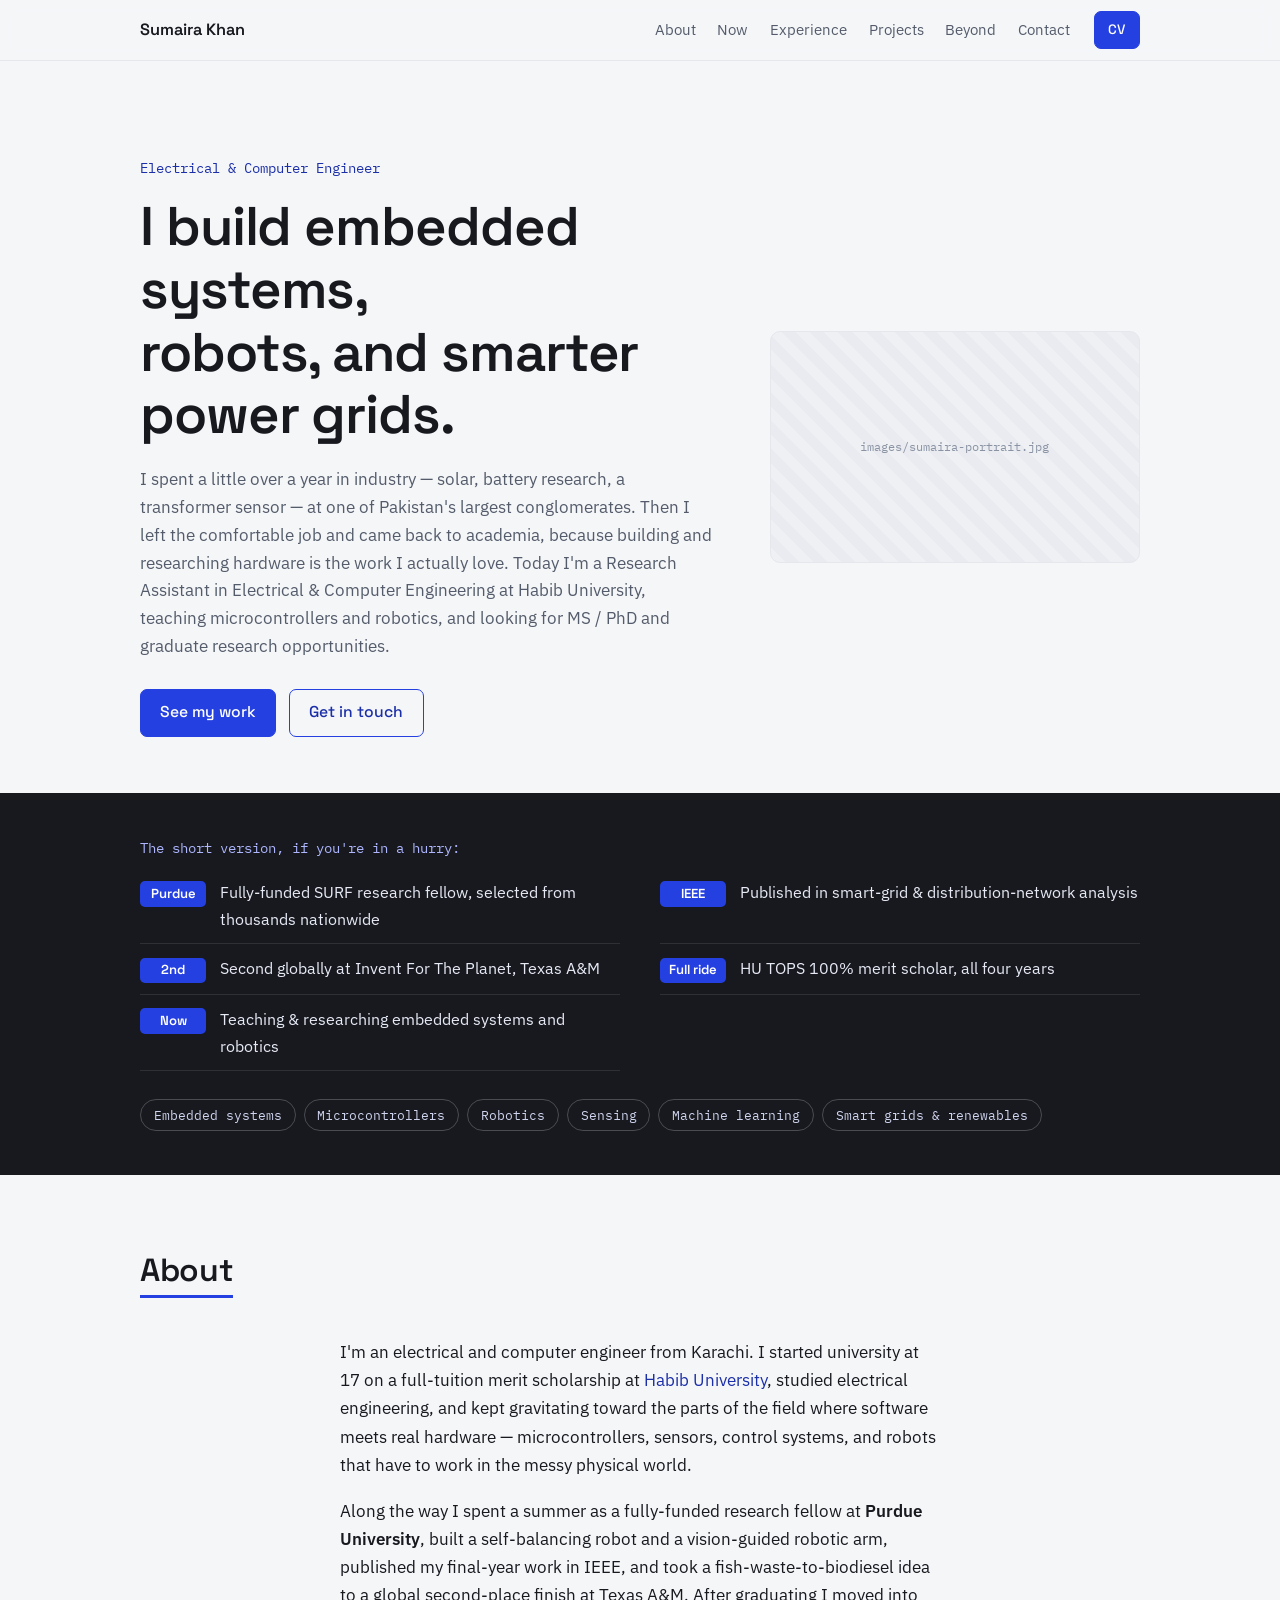
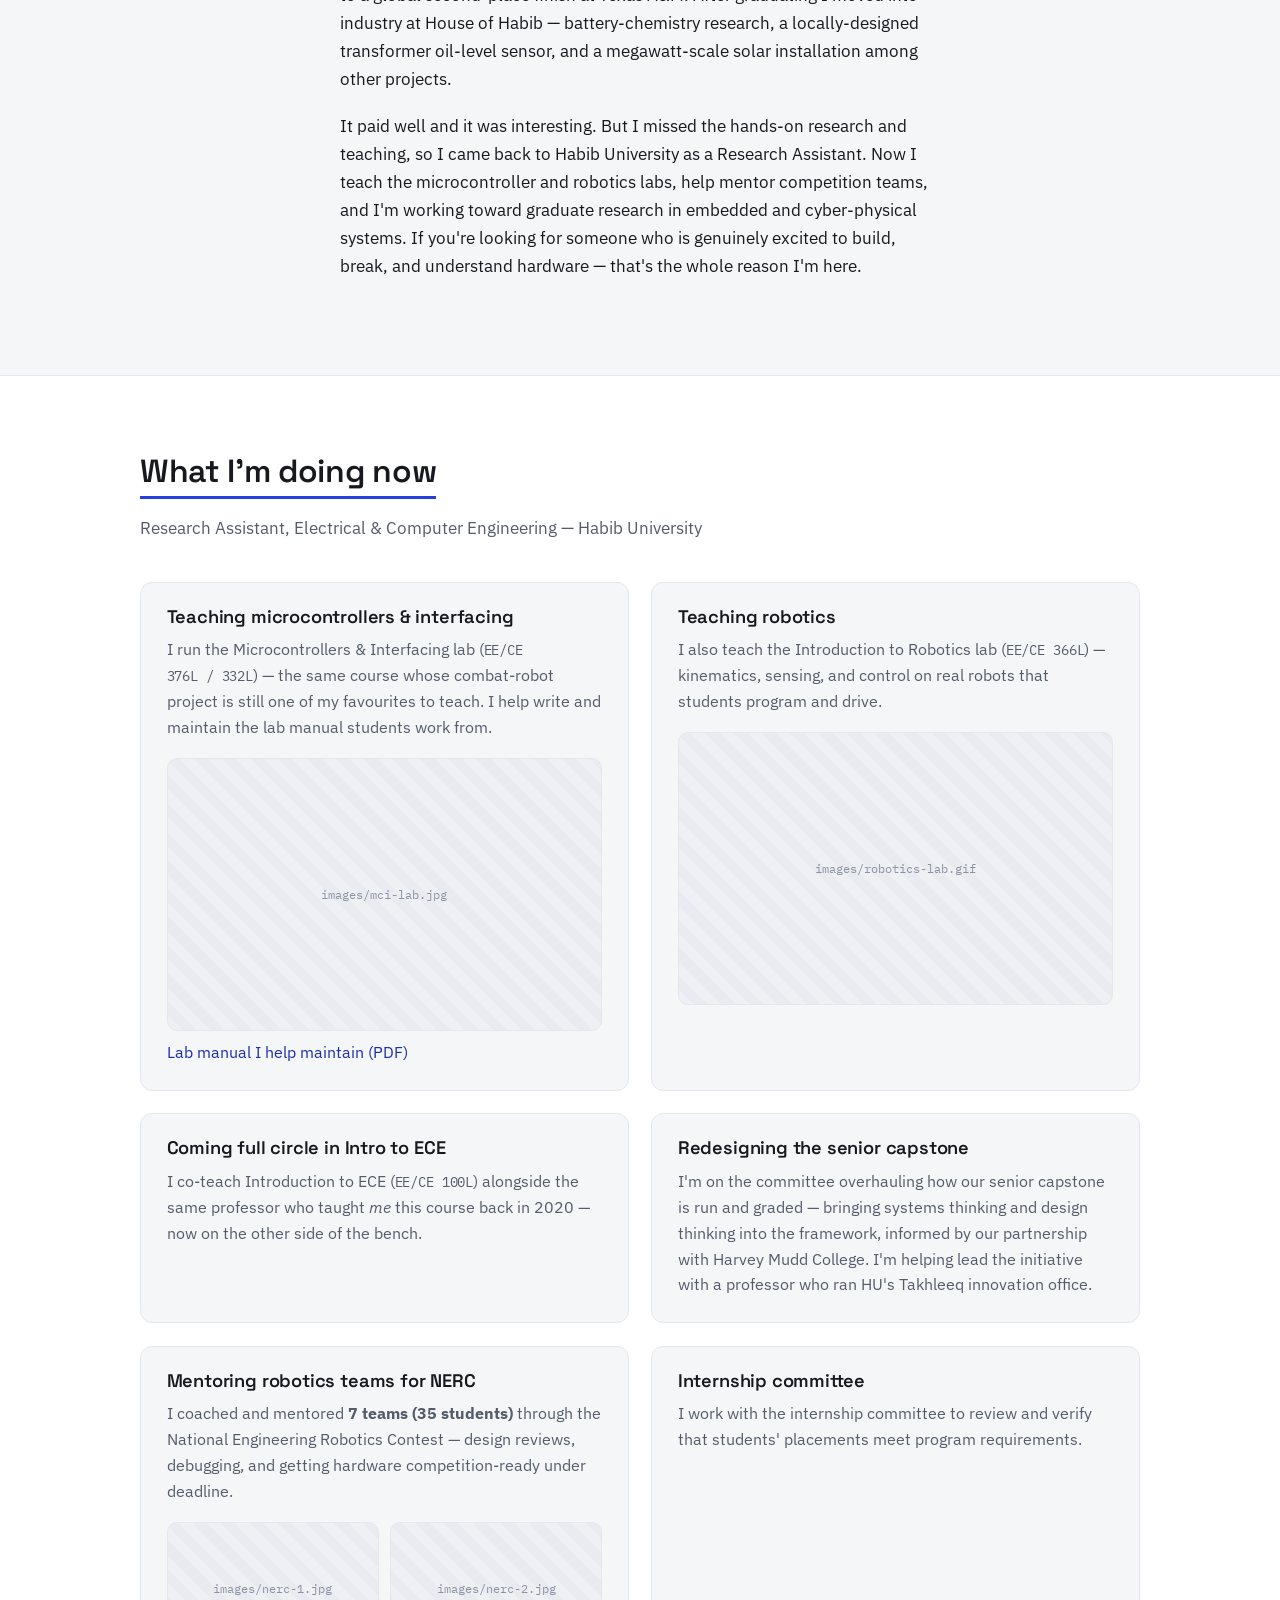
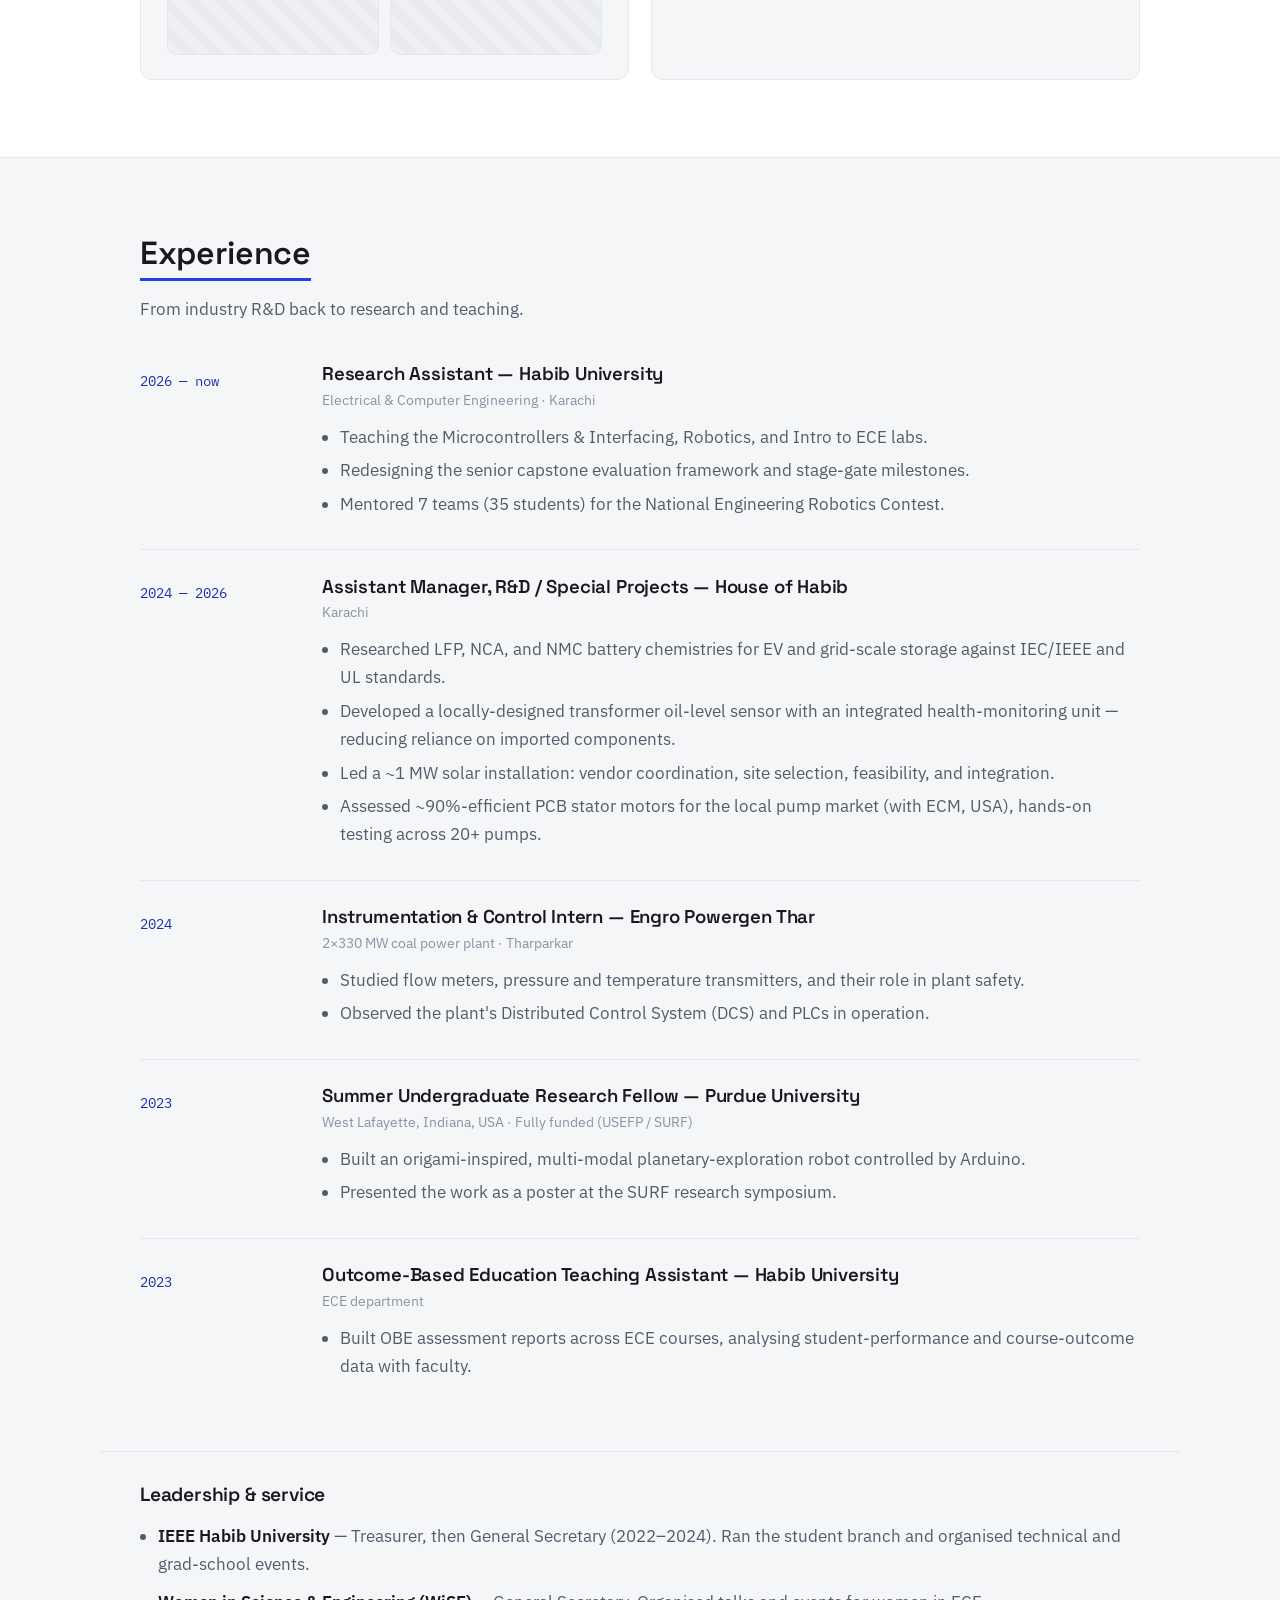
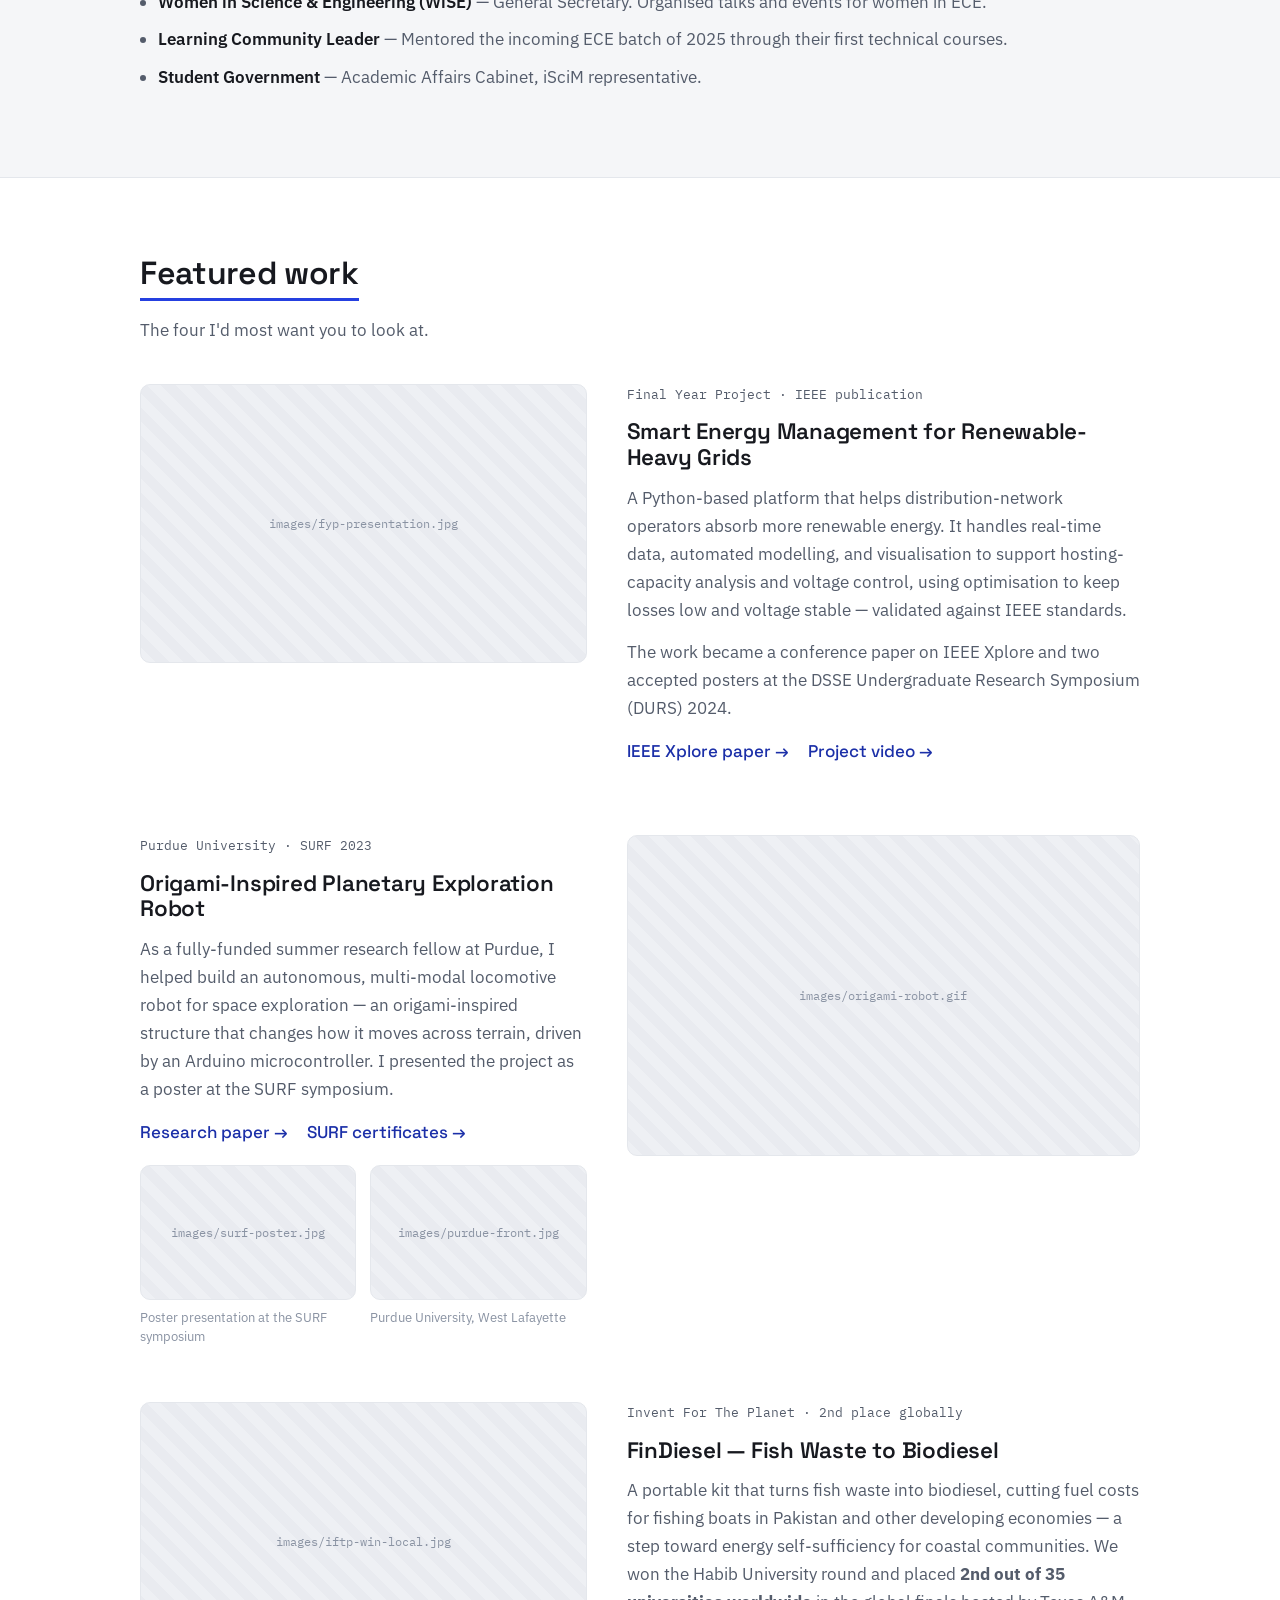
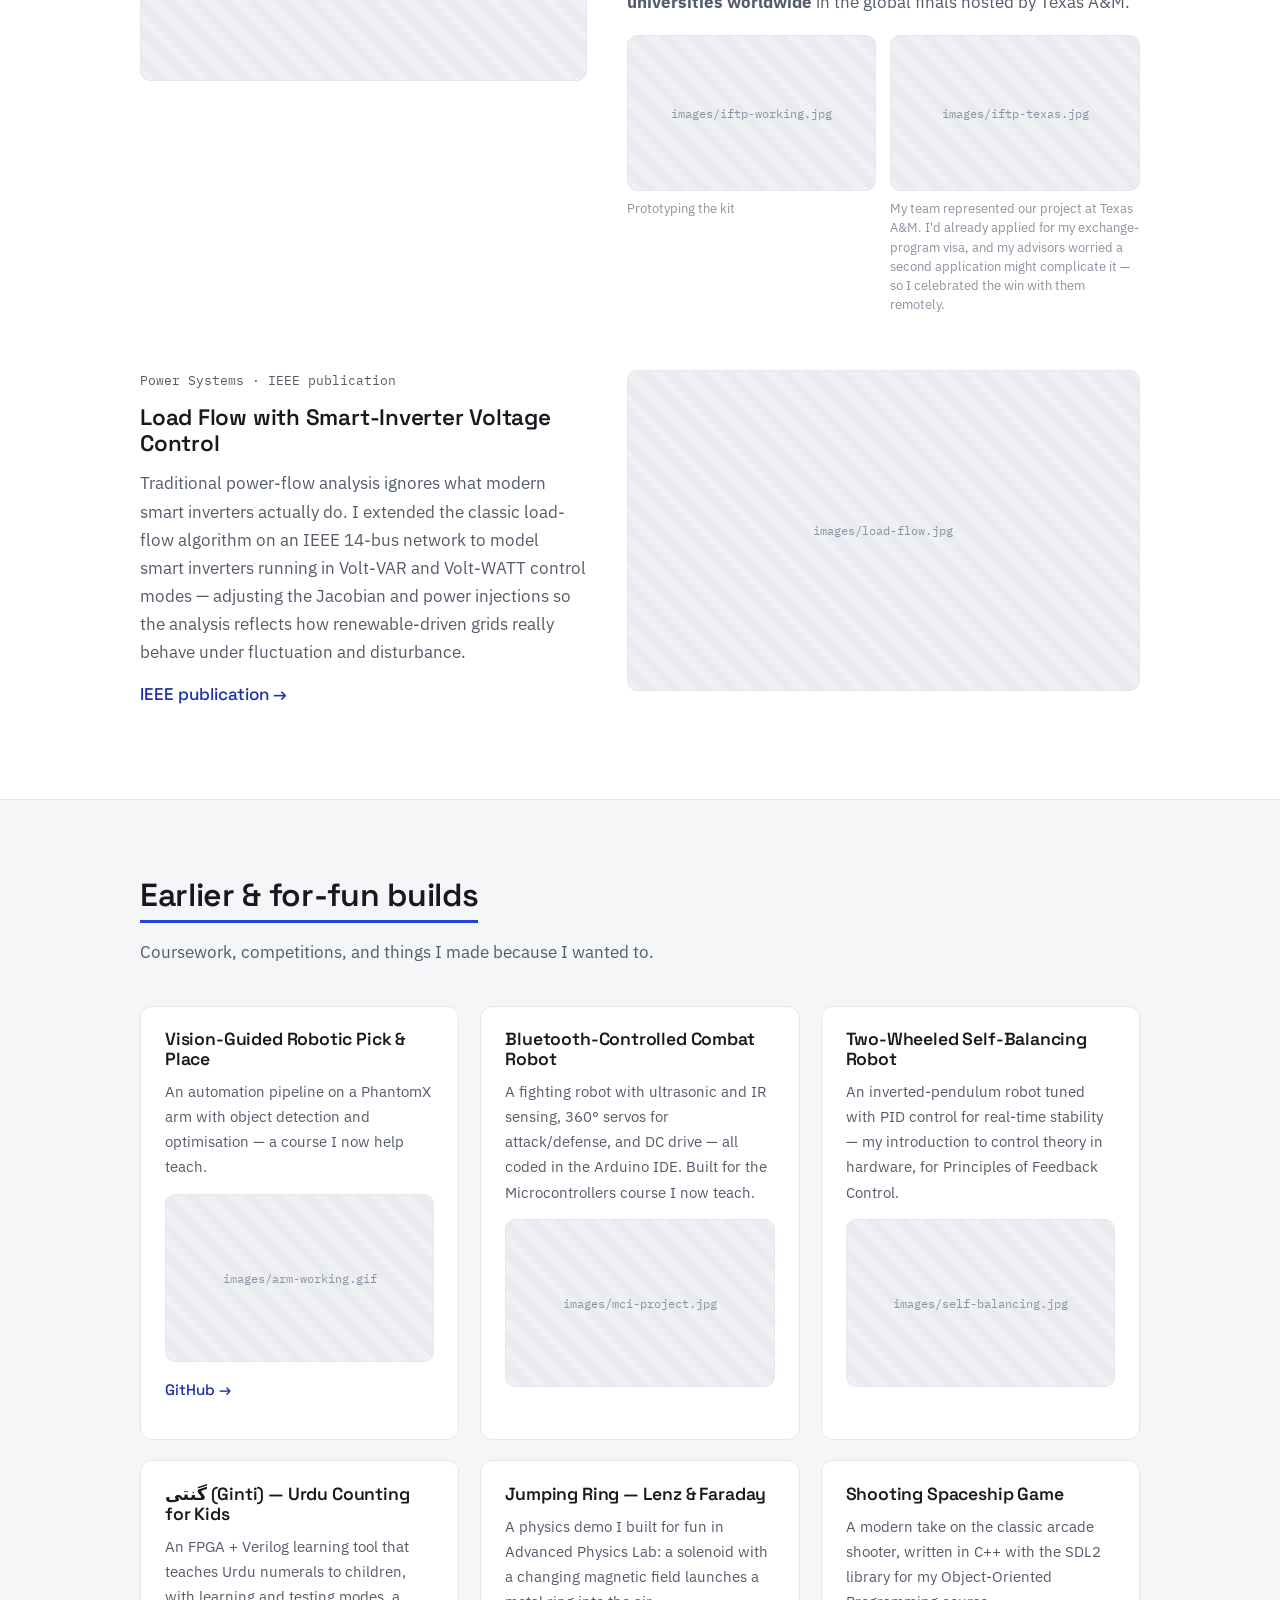
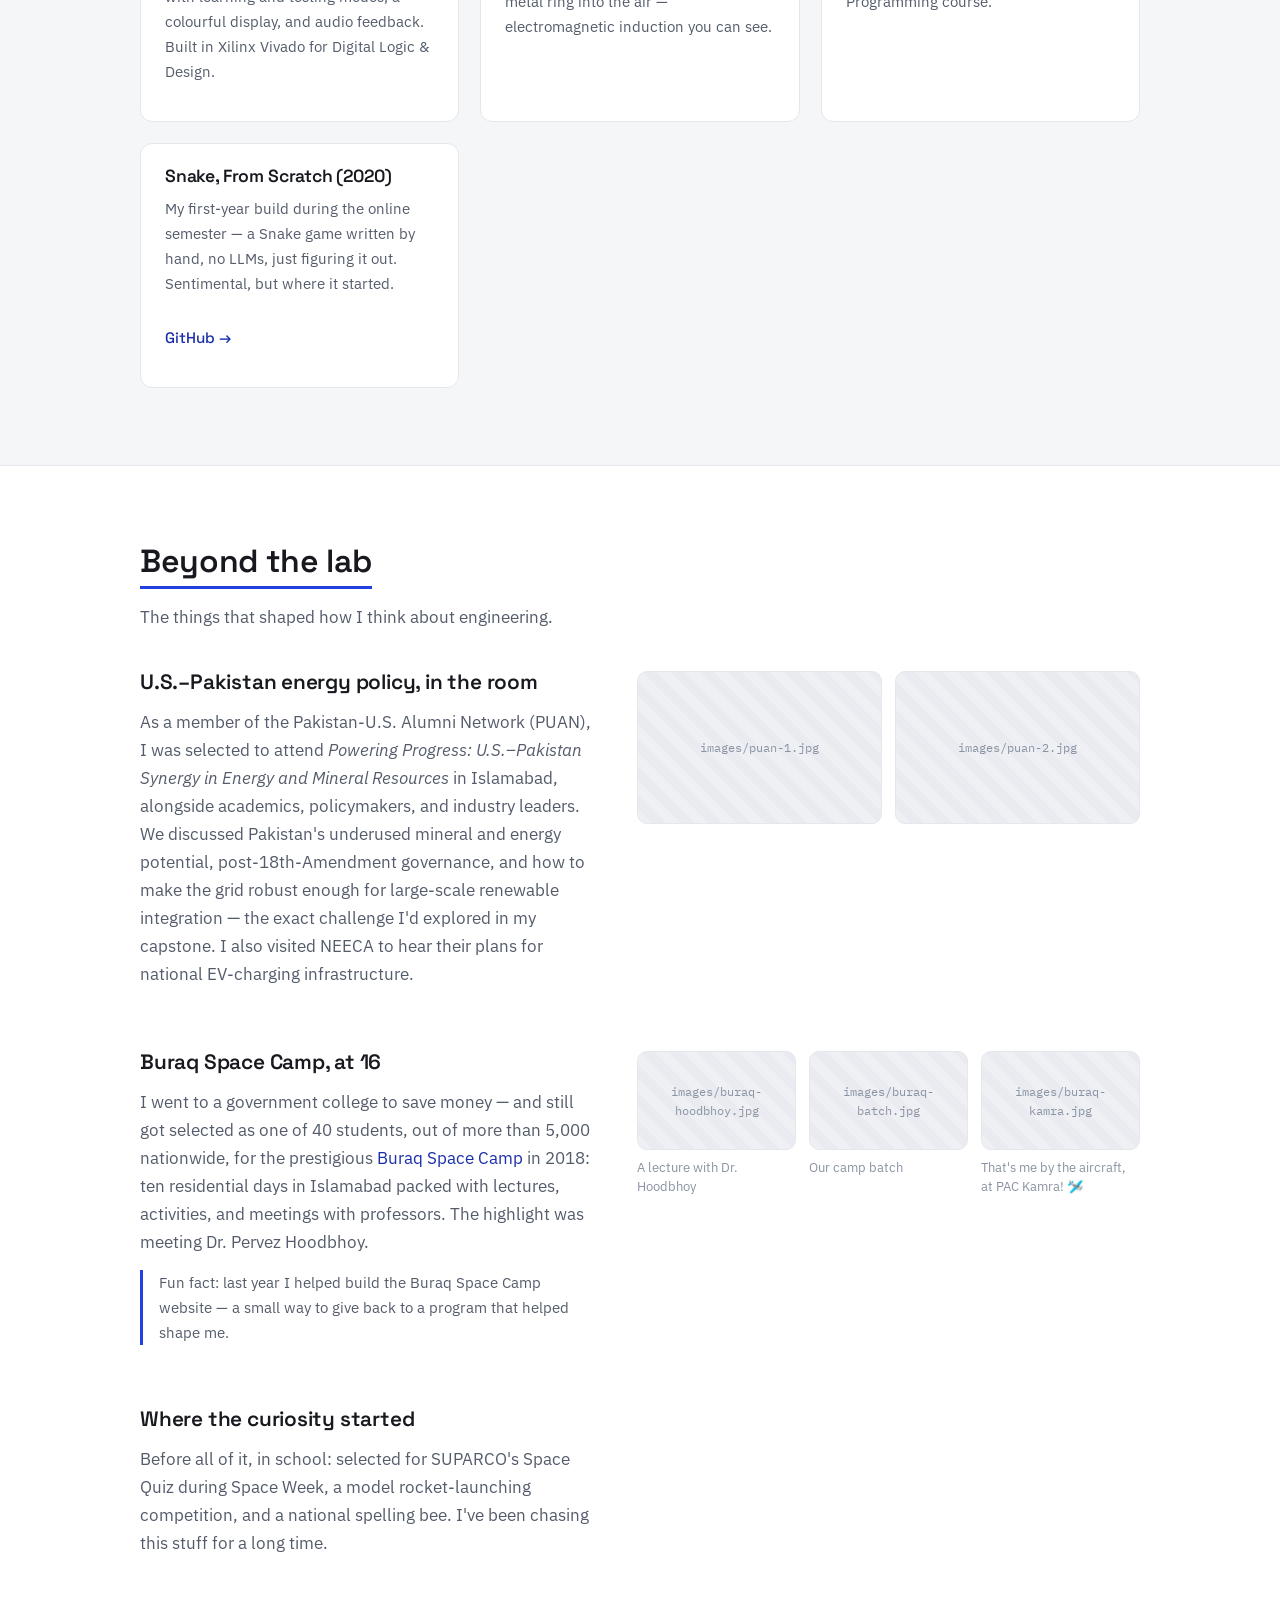
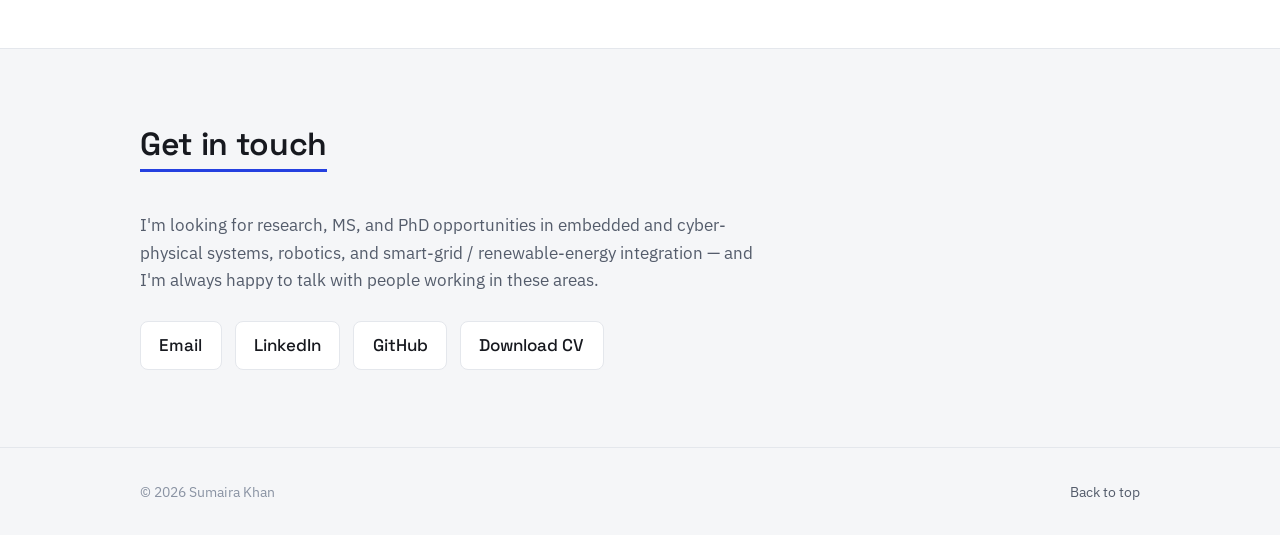
==== index.html @ 75541a15 "Add local files to remote repo V1" ====
<!DOCTYPE html>
<html lang="en">
<head>
<meta charset="UTF-8">
<meta name="viewport" content="width=device-width, initial-scale=1.0">
<title>Sumaira Khan — Embedded Systems &amp; Robotics</title>
<meta name="description" content="Sumaira Khan — Electrical &amp; Computer Engineer working in embedded systems, robotics, sensing, and smart energy. Research Assistant at Habib University, seeking MS/PhD opportunities.">

<link rel="preconnect" href="https://fonts.googleapis.com">
<link rel="preconnect" href="https://fonts.gstatic.com" crossorigin>
<link href="https://fonts.googleapis.com/css2?family=Space+Grotesk:wght@400;500;600;700&family=IBM+Plex+Sans:ital,wght@0,400;0,500;0,600;1,400&family=IBM+Plex+Mono:wght@400;500&display=swap" rel="stylesheet">

<link rel="stylesheet" href="styles.css">
</head>
<body>

<!-- ============ NAV ============ -->
<header class="nav" id="top">
  <div class="wrap nav__inner">
    <a href="#top" class="nav__name">Sumaira Khan</a>
    <nav class="nav__links" aria-label="Primary">
      <a href="#about">About</a>
      <a href="#now">Now</a>
      <a href="#experience">Experience</a>
      <a href="#projects">Projects</a>
      <a href="#beyond">Beyond</a>
      <a href="#contact">Contact</a>
    </nav>
    <a href="cv.pdf" class="btn btn--sm" download>CV</a>
    <button class="nav__toggle" aria-label="Toggle menu" aria-expanded="false">
      <span></span><span></span><span></span>
    </button>
  </div>
</header>

<main>

<!-- ============ HERO ============ -->
<section class="hero">
  <div class="wrap hero__grid">
    <div class="hero__body">
      <p class="hero__kicker">Electrical &amp; Computer Engineer</p>
      <h1 class="hero__title">I build embedded systems,<br>robots, and smarter power&nbsp;grids.</h1>
      <p class="hero__lead">
        I spent a little over a year in industry — solar, battery research, a
        transformer sensor — at one of Pakistan's largest conglomerates. Then I
        left the comfortable job and came back to academia, because building and
        researching hardware is the work I actually love. Today I'm a Research
        Assistant in Electrical &amp; Computer Engineering at Habib University,
        teaching microcontrollers and robotics, and looking for MS / PhD and
        graduate research opportunities.
      </p>
      <div class="hero__cta">
        <a href="#projects" class="btn">See my work</a>
        <a href="#contact" class="btn btn--ghost">Get in touch</a>
      </div>
    </div>
    <figure class="hero__portrait media">
      <div class="media__frame media__frame--portrait">
        <img src="images/sumaira-portrait.jpg" alt="Sumaira Khan" loading="eager" onerror="this.classList.add('is-missing')">
        <span class="media__ph">images/sumaira-portrait.jpg</span>
      </div>
    </figure>
  </div>
</section>

<!-- ============ GIST STRIP (for the professor in a hurry) ============ -->
<section class="gist" aria-label="Highlights at a glance">
  <div class="wrap">
    <p class="gist__intro">The short version, if you're in a hurry:</p>
    <ul class="gist__list">
      <li><span class="gist__mark">Purdue</span> Fully-funded SURF research fellow, selected from thousands nationwide</li>
      <li><span class="gist__mark">IEEE</span> Published in smart-grid &amp; distribution-network analysis</li>
      <li><span class="gist__mark">2nd</span> Second globally at Invent For The Planet, Texas A&amp;M</li>
      <li><span class="gist__mark">Full ride</span> HU TOPS 100% merit scholar, all four years</li>
      <li><span class="gist__mark">Now</span> Teaching &amp; researching embedded systems and robotics</li>
    </ul>
    <ul class="focus">
      <li>Embedded systems</li>
      <li>Microcontrollers</li>
      <li>Robotics</li>
      <li>Sensing</li>
      <li>Machine learning</li>
      <li>Smart grids &amp; renewables</li>
    </ul>
  </div>
</section>

<!-- ============ ABOUT ============ -->
<section class="section" id="about">
  <div class="wrap section__head">
    <h2 class="section__title">About</h2>
  </div>
  <div class="wrap prose">
    <p>
      I'm an electrical and computer engineer from Karachi. I started university
      at 17 on a full-tuition merit scholarship at
      <a href="https://habib.edu.pk" target="_blank" rel="noopener">Habib University</a>,
      studied electrical engineering, and kept gravitating toward the parts of the
      field where software meets real hardware — microcontrollers, sensors,
      control systems, and robots that have to work in the messy physical world.
    </p>
    <p>
      Along the way I spent a summer as a fully-funded research fellow at
      <strong>Purdue University</strong>, built a self-balancing robot and a
      vision-guided robotic arm, published my final-year work in IEEE, and took a
      fish-waste-to-biodiesel idea to a global second-place finish at Texas A&amp;M.
      After graduating I moved into industry at House of Habib — battery-chemistry
      research, a locally-designed transformer oil-level sensor, and a megawatt-scale
      solar installation among other projects.
    </p>
    <p>
      It paid well and it was interesting. But I missed the hands-on research and
      teaching, so I came back to Habib University as a Research Assistant. Now I
      teach the microcontroller and robotics labs, help mentor competition teams,
      and I'm working toward graduate research in embedded and cyber-physical
      systems. If you're looking for someone who is genuinely excited to build,
      break, and understand hardware — that's the whole reason I'm here.
    </p>
  </div>
</section>

<!-- ============ NOW ============ -->
<section class="section section--alt" id="now">
  <div class="wrap section__head">
    <h2 class="section__title">What I'm doing now</h2>
    <p class="section__sub">Research Assistant, Electrical &amp; Computer Engineering — Habib University</p>
  </div>

  <div class="wrap now__grid">

    <article class="now__card">
      <h3>Teaching microcontrollers &amp; interfacing</h3>
      <p>
        I run the Microcontrollers &amp; Interfacing lab
        (<span class="mono">EE/CE 376L&nbsp;/&nbsp;332L</span>) — the same course whose
        combat-robot project is still one of my favourites to teach. I help write and
        maintain the lab manual students work from.
      </p>
      <div class="now__media">
        <figure class="media">
          <div class="media__frame media__frame--wide">
            <img src="images/mci-lab.jpg" alt="Microcontrollers and Interfacing lab, current iteration" loading="lazy" onerror="this.classList.add('is-missing')">
            <span class="media__ph">images/mci-lab.jpg</span>
          </div>
        </figure>
        <p class="now__note"><a href="images/mci-manual.pdf" target="_blank" rel="noopener">Lab manual I help maintain (PDF)</a></p>
      </div>
    </article>

    <article class="now__card">
      <h3>Teaching robotics</h3>
      <p>
        I also teach the Introduction to Robotics lab
        (<span class="mono">EE/CE 366L</span>) — kinematics, sensing, and control on
        real robots that students program and drive.
      </p>
      <div class="now__media">
        <figure class="media">
          <div class="media__frame media__frame--wide">
            <img src="images/robotics-lab.gif" alt="Robotics lab in action" loading="lazy" onerror="this.classList.add('is-missing')">
            <span class="media__ph">images/robotics-lab.gif</span>
          </div>
        </figure>
      </div>
    </article>

    <article class="now__card">
      <h3>Coming full circle in Intro to ECE</h3>
      <p>
        I co-teach Introduction to ECE (<span class="mono">EE/CE 100L</span>) alongside
        the same professor who taught <em>me</em> this course back in 2020 — now on the
        other side of the bench.
      </p>
    </article>

    <article class="now__card">
      <h3>Redesigning the senior capstone</h3>
      <p>
        I'm on the committee overhauling how our senior capstone is run and graded —
        bringing systems thinking and design thinking into the framework, informed by
        our partnership with Harvey Mudd College. I'm helping lead the initiative with
        a professor who ran HU's Takhleeq innovation office.
      </p>
    </article>

    <article class="now__card">
      <h3>Mentoring robotics teams for NERC</h3>
      <p>
        I coached and mentored <strong>7 teams (35 students)</strong> through the
        National Engineering Robotics Contest — design reviews, debugging, and getting
        hardware competition-ready under deadline.
      </p>
      <div class="now__media now__media--pair">
        <figure class="media">
          <div class="media__frame media__frame--wide">
            <img src="images/nerc-1.jpg" alt="NERC robotics competition" loading="lazy" onerror="this.classList.add('is-missing')">
            <span class="media__ph">images/nerc-1.jpg</span>
          </div>
        </figure>
        <figure class="media">
          <div class="media__frame media__frame--wide">
            <img src="images/nerc-2.jpg" alt="NERC robotics competition" loading="lazy" onerror="this.classList.add('is-missing')">
            <span class="media__ph">images/nerc-2.jpg</span>
          </div>
        </figure>
      </div>
    </article>

    <article class="now__card">
      <h3>Internship committee</h3>
      <p>
        I work with the internship committee to review and verify that students'
        placements meet program requirements.
      </p>
    </article>

  </div>
</section>

<!-- ============ EXPERIENCE ============ -->
<section class="section" id="experience">
  <div class="wrap section__head">
    <h2 class="section__title">Experience</h2>
    <p class="section__sub">From industry R&amp;D back to research and teaching.</p>
  </div>

  <div class="wrap timeline">

    <div class="tl">
      <div class="tl__when mono">2026 — now</div>
      <div class="tl__what">
        <h3>Research Assistant — Habib University</h3>
        <p class="tl__where">Electrical &amp; Computer Engineering · Karachi</p>
        <ul>
          <li>Teaching the Microcontrollers &amp; Interfacing, Robotics, and Intro to ECE labs.</li>
          <li>Redesigning the senior capstone evaluation framework and stage-gate milestones.</li>
          <li>Mentored 7 teams (35 students) for the National Engineering Robotics Contest.</li>
        </ul>
      </div>
    </div>

    <div class="tl">
      <div class="tl__when mono">2024 — 2026</div>
      <div class="tl__what">
        <h3>Assistant Manager, R&amp;D / Special Projects — House of Habib</h3>
        <p class="tl__where">Karachi</p>
        <ul>
          <li>Researched LFP, NCA, and NMC battery chemistries for EV and grid-scale storage against IEC/IEEE and UL standards.</li>
          <li>Developed a locally-designed transformer oil-level sensor with an integrated health-monitoring unit — reducing reliance on imported components.</li>
          <li>Led a ~1&nbsp;MW solar installation: vendor coordination, site selection, feasibility, and integration.</li>
          <li>Assessed ~90%-efficient PCB stator motors for the local pump market (with ECM, USA), hands-on testing across 20+ pumps.</li>
        </ul>
      </div>
    </div>

    <div class="tl">
      <div class="tl__when mono">2024</div>
      <div class="tl__what">
        <h3>Instrumentation &amp; Control Intern — Engro Powergen Thar</h3>
        <p class="tl__where">2×330&nbsp;MW coal power plant · Tharparkar</p>
        <ul>
          <li>Studied flow meters, pressure and temperature transmitters, and their role in plant safety.</li>
          <li>Observed the plant's Distributed Control System (DCS) and PLCs in operation.</li>
        </ul>
      </div>
    </div>

    <div class="tl">
      <div class="tl__when mono">2023</div>
      <div class="tl__what">
        <h3>Summer Undergraduate Research Fellow — Purdue University</h3>
        <p class="tl__where">West Lafayette, Indiana, USA · Fully funded (USEFP / SURF)</p>
        <ul>
          <li>Built an origami-inspired, multi-modal planetary-exploration robot controlled by Arduino.</li>
          <li>Presented the work as a poster at the SURF research symposium.</li>
        </ul>
      </div>
    </div>

    <div class="tl">
      <div class="tl__when mono">2023</div>
      <div class="tl__what">
        <h3>Outcome-Based Education Teaching Assistant — Habib University</h3>
        <p class="tl__where">ECE department</p>
        <ul>
          <li>Built OBE assessment reports across ECE courses, analysing student-performance and course-outcome data with faculty.</li>
        </ul>
      </div>
    </div>

  </div>

  <div class="wrap lead-block">
    <h3 class="lead-block__title">Leadership &amp; service</h3>
    <ul class="lead">
      <li><strong>IEEE Habib University</strong> — Treasurer, then General Secretary (2022–2024). Ran the student branch and organised technical and grad-school events.</li>
      <li><strong>Women in Science &amp; Engineering (WiSE)</strong> — General Secretary. Organised talks and events for women in ECE.</li>
      <li><strong>Learning Community Leader</strong> — Mentored the incoming ECE batch of 2025 through their first technical courses.</li>
      <li><strong>Student Government</strong> — Academic Affairs Cabinet, iSciM representative.</li>
    </ul>
  </div>
</section>

<!-- ============ FEATURED PROJECTS ============ -->
<section class="section section--alt" id="projects">
  <div class="wrap section__head">
    <h2 class="section__title">Featured work</h2>
    <p class="section__sub">The four I'd most want you to look at.</p>
  </div>

  <div class="wrap feat">

    <!-- FYP -->
    <article class="feat__item">
      <div class="feat__media">
        <figure class="media">
          <div class="media__frame media__frame--wide">
            <img src="images/fyp-presentation.jpg" alt="Final year project presentation with teammates" loading="lazy" onerror="this.classList.add('is-missing')">
            <span class="media__ph">images/fyp-presentation.jpg</span>
          </div>
        </figure>
      </div>
      <div class="feat__text">
        <p class="feat__tag">Final Year Project · IEEE publication</p>
        <h3>Smart Energy Management for Renewable-Heavy Grids</h3>
        <p>
          A Python-based platform that helps distribution-network operators absorb more
          renewable energy. It handles real-time data, automated modelling, and
          visualisation to support hosting-capacity analysis and voltage control, using
          optimisation to keep losses low and voltage stable — validated against IEEE
          standards.
        </p>
        <p>
          The work became a conference paper on IEEE Xplore and two accepted posters at
          the DSSE Undergraduate Research Symposium (DURS) 2024.
        </p>
        <p class="feat__links">
          <a href="#" target="_blank" rel="noopener">IEEE Xplore paper →</a>
          <a href="#" target="_blank" rel="noopener">Project video →</a>
        </p>
      </div>
    </article>

    <!-- Purdue robot -->
    <article class="feat__item feat__item--rev">
      <div class="feat__media">
        <figure class="media">
          <div class="media__frame media__frame--wide">
            <img src="images/origami-robot.gif" alt="Origami-inspired planetary exploration robot in motion" loading="lazy" onerror="this.classList.add('is-missing')">
            <span class="media__ph">images/origami-robot.gif</span>
          </div>
        </figure>
      </div>
      <div class="feat__text">
        <p class="feat__tag">Purdue University · SURF 2023</p>
        <h3>Origami-Inspired Planetary Exploration Robot</h3>
        <p>
          As a fully-funded summer research fellow at Purdue, I helped build an
          autonomous, multi-modal locomotive robot for space exploration — an
          origami-inspired structure that changes how it moves across terrain, driven by
          an Arduino microcontroller. I presented the project as a poster at the SURF
          symposium.
        </p>
        <p class="feat__links">
          <a href="#" target="_blank" rel="noopener">Research paper →</a>
          <a href="#" target="_blank" rel="noopener">SURF certificates →</a>
        </p>
        <div class="feat__extra">
          <figure class="media">
            <div class="media__frame media__frame--wide">
              <img src="images/surf-poster.jpg" alt="Sumaira with the SURF poster" loading="lazy" onerror="this.classList.add('is-missing')">
              <span class="media__ph">images/surf-poster.jpg</span>
            </div>
            <figcaption>Poster presentation at the SURF symposium</figcaption>
          </figure>
          <figure class="media">
            <div class="media__frame media__frame--wide">
              <img src="images/purdue-front.jpg" alt="Sumaira in front of Purdue University" loading="lazy" onerror="this.classList.add('is-missing')">
              <span class="media__ph">images/purdue-front.jpg</span>
            </div>
            <figcaption>Purdue University, West Lafayette</figcaption>
          </figure>
        </div>
      </div>
    </article>

    <!-- FinDiesel -->
    <article class="feat__item">
      <div class="feat__media">
        <figure class="media">
          <div class="media__frame media__frame--wide">
            <img src="images/iftp-win-local.jpg" alt="Team winning the local round of Invent For The Planet" loading="lazy" onerror="this.classList.add('is-missing')">
            <span class="media__ph">images/iftp-win-local.jpg</span>
          </div>
        </figure>
      </div>
      <div class="feat__text">
        <p class="feat__tag">Invent For The Planet · 2nd place globally</p>
        <h3>FinDiesel — Fish Waste to Biodiesel</h3>
        <p>
          A portable kit that turns fish waste into biodiesel, cutting fuel costs for
          fishing boats in Pakistan and other developing economies — a step toward
          energy self-sufficiency for coastal communities. We won the Habib University
          round and placed <strong>2nd out of 35 universities worldwide</strong> in the
          global finals hosted by Texas A&amp;M.
        </p>
        <div class="feat__extra">
          <figure class="media">
            <div class="media__frame media__frame--wide">
              <img src="images/iftp-working.jpg" alt="Team working on FinDiesel" loading="lazy" onerror="this.classList.add('is-missing')">
              <span class="media__ph">images/iftp-working.jpg</span>
            </div>
            <figcaption>Prototyping the kit</figcaption>
          </figure>
          <figure class="media">
            <div class="media__frame media__frame--wide">
              <img src="images/iftp-texas.jpg" alt="Team at Texas A&M finals" loading="lazy" onerror="this.classList.add('is-missing')">
              <span class="media__ph">images/iftp-texas.jpg</span>
            </div>
            <figcaption>My team represented our project at Texas A&amp;M. I'd already applied for my exchange-program visa, and my advisors worried a second application might complicate it — so I celebrated the win with them remotely.</figcaption>
          </figure>
        </div>
      </div>
    </article>

    <!-- Smart inverter load flow -->
    <article class="feat__item feat__item--rev">
      <div class="feat__media">
        <figure class="media">
          <div class="media__frame media__frame--wide">
            <img src="images/load-flow.jpg" alt="Smart inverter load flow analysis" loading="lazy" onerror="this.classList.add('is-missing')">
            <span class="media__ph">images/load-flow.jpg</span>
          </div>
        </figure>
      </div>
      <div class="feat__text">
        <p class="feat__tag">Power Systems · IEEE publication</p>
        <h3>Load Flow with Smart-Inverter Voltage Control</h3>
        <p>
          Traditional power-flow analysis ignores what modern smart inverters actually
          do. I extended the classic load-flow algorithm on an IEEE 14-bus network to
          model smart inverters running in Volt-VAR and Volt-WATT control modes —
          adjusting the Jacobian and power injections so the analysis reflects how
          renewable-driven grids really behave under fluctuation and disturbance.
        </p>
        <p class="feat__links">
          <a href="#" target="_blank" rel="noopener">IEEE publication →</a>
        </p>
      </div>
    </article>

  </div>
</section>

<!-- ============ MORE PROJECTS ============ -->
<section class="section" id="more">
  <div class="wrap section__head">
    <h2 class="section__title">Earlier &amp; for-fun builds</h2>
    <p class="section__sub">Coursework, competitions, and things I made because I wanted to.</p>
  </div>

  <div class="wrap grid">

    <article class="card">
      <h3>Vision-Guided Robotic Pick &amp; Place</h3>
      <p>An automation pipeline on a PhantomX arm with object detection and optimisation — a course I now help teach.</p>
      <figure class="media card__media">
        <div class="media__frame media__frame--wide">
          <img src="images/arm-working.gif" alt="Robotic arm performing pick and place" loading="lazy" onerror="this.classList.add('is-missing')">
          <span class="media__ph">images/arm-working.gif</span>
        </div>
      </figure>
      <p class="card__links"><a href="#" target="_blank" rel="noopener">GitHub →</a></p>
    </article>

    <article class="card">
      <h3>Bluetooth-Controlled Combat Robot</h3>
      <p>A fighting robot with ultrasonic and IR sensing, 360° servos for attack/defense, and DC drive — all coded in the Arduino IDE. Built for the Microcontrollers course I now teach.</p>
      <figure class="media card__media">
        <div class="media__frame media__frame--wide">
          <img src="images/mci-project.jpg" alt="Bluetooth combat robot" loading="lazy" onerror="this.classList.add('is-missing')">
          <span class="media__ph">images/mci-project.jpg</span>
        </div>
      </figure>
    </article>

    <article class="card">
      <h3>Two-Wheeled Self-Balancing Robot</h3>
      <p>An inverted-pendulum robot tuned with PID control for real-time stability — my introduction to control theory in hardware, for Principles of Feedback Control.</p>
      <figure class="media card__media">
        <div class="media__frame media__frame--wide">
          <img src="images/self-balancing.jpg" alt="Self-balancing robot report" loading="lazy" onerror="this.classList.add('is-missing')">
          <span class="media__ph">images/self-balancing.jpg</span>
        </div>
      </figure>
    </article>

    <article class="card">
      <h3>گنتی (Ginti) — Urdu Counting for Kids</h3>
      <p>An FPGA + Verilog learning tool that teaches Urdu numerals to children, with learning and testing modes, a colourful display, and audio feedback. Built in Xilinx Vivado for Digital Logic &amp; Design.</p>
    </article>

    <article class="card">
      <h3>Jumping Ring — Lenz &amp; Faraday</h3>
      <p>A physics demo I built for fun in Advanced Physics Lab: a solenoid with a changing magnetic field launches a metal ring into the air — electromagnetic induction you can see.</p>
    </article>

    <article class="card">
      <h3>Shooting Spaceship Game</h3>
      <p>A modern take on the classic arcade shooter, written in C++ with the SDL2 library for my Object-Oriented Programming course.</p>
    </article>

    <article class="card">
      <h3>Snake, From Scratch (2020)</h3>
      <p>My first-year build during the online semester — a Snake game written by hand, no LLMs, just figuring it out. Sentimental, but where it started.</p>
      <p class="card__links"><a href="#" target="_blank" rel="noopener">GitHub →</a></p>
    </article>

  </div>
</section>

<!-- ============ BEYOND ============ -->
<section class="section section--alt" id="beyond">
  <div class="wrap section__head">
    <h2 class="section__title">Beyond the lab</h2>
    <p class="section__sub">The things that shaped how I think about engineering.</p>
  </div>

  <div class="wrap beyond">

    <article class="beyond__item">
      <div class="beyond__text">
        <h3>U.S.–Pakistan energy policy, in the room</h3>
        <p>
          As a member of the Pakistan-U.S. Alumni Network (PUAN), I was selected to
          attend <em>Powering Progress: U.S.–Pakistan Synergy in Energy and Mineral
          Resources</em> in Islamabad, alongside academics, policymakers, and industry
          leaders. We discussed Pakistan's underused mineral and energy potential,
          post-18th-Amendment governance, and how to make the grid robust enough for
          large-scale renewable integration — the exact challenge I'd explored in my
          capstone. I also visited NEECA to hear their plans for national EV-charging
          infrastructure.
        </p>
      </div>
      <div class="beyond__media beyond__media--pair">
        <figure class="media">
          <div class="media__frame media__frame--wide">
            <img src="images/puan-1.jpg" alt="PUAN energy conference in Islamabad" loading="lazy" onerror="this.classList.add('is-missing')">
            <span class="media__ph">images/puan-1.jpg</span>
          </div>
        </figure>
        <figure class="media">
          <div class="media__frame media__frame--wide">
            <img src="images/puan-2.jpg" alt="PUAN energy conference in Islamabad" loading="lazy" onerror="this.classList.add('is-missing')">
            <span class="media__ph">images/puan-2.jpg</span>
          </div>
        </figure>
      </div>
    </article>

    <article class="beyond__item">
      <div class="beyond__text">
        <h3>Buraq Space Camp, at 16</h3>
        <p>
          I went to a government college to save money — and still got selected as one of
          40 students, out of more than 5,000 nationwide, for the prestigious
          <a href="https://www.buraqsociety.org/" target="_blank" rel="noopener">Buraq Space Camp</a>
          in 2018: ten residential days in Islamabad packed with lectures, activities, and
          meetings with professors. The highlight was meeting Dr. Pervez Hoodbhoy.
        </p>
        <p class="beyond__fun">
          Fun fact: last year I helped build the Buraq Space Camp website — a small way to
          give back to a program that helped shape me.
        </p>
      </div>
      <div class="beyond__media beyond__media--trio">
        <figure class="media">
          <div class="media__frame media__frame--wide">
            <img src="images/buraq-hoodbhoy.jpg" alt="Lecture with Dr. Hoodbhoy" loading="lazy" onerror="this.classList.add('is-missing')">
            <span class="media__ph">images/buraq-hoodbhoy.jpg</span>
          </div>
          <figcaption>A lecture with Dr. Hoodbhoy</figcaption>
        </figure>
        <figure class="media">
          <div class="media__frame media__frame--wide">
            <img src="images/buraq-batch.jpg" alt="Buraq Space Camp batch photo" loading="lazy" onerror="this.classList.add('is-missing')">
            <span class="media__ph">images/buraq-batch.jpg</span>
          </div>
          <figcaption>Our camp batch</figcaption>
        </figure>
        <figure class="media">
          <div class="media__frame media__frame--wide">
            <img src="images/buraq-kamra.jpg" alt="Sumaira at PAC Kamra" loading="lazy" onerror="this.classList.add('is-missing')">
            <span class="media__ph">images/buraq-kamra.jpg</span>
          </div>
          <figcaption>That's me by the aircraft, at PAC Kamra! 🛩️</figcaption>
        </figure>
      </div>
    </article>

    <article class="beyond__item">
      <div class="beyond__text">
        <h3>Where the curiosity started</h3>
        <p>
          Before all of it, in school: selected for SUPARCO's Space Quiz during Space
          Week, a model rocket-launching competition, and a national spelling bee. I've
          been chasing this stuff for a long time.
        </p>
      </div>
    </article>

  </div>
</section>

<!-- ============ CONTACT ============ -->
<section class="section" id="contact">
  <div class="wrap section__head">
    <h2 class="section__title">Get in touch</h2>
  </div>
  <div class="wrap contact">
    <p class="contact__lead">
      I'm looking for research, MS, and PhD opportunities in embedded and cyber-physical
      systems, robotics, and smart-grid / renewable-energy integration — and I'm always
      happy to talk with people working in these areas.
    </p>
    <ul class="contact__links">
      <li><a href="mailto:sumaira.khan.26.2002@gmail.com">Email</a></li>
      <li><a href="https://www.linkedin.com/in/sumaira-khanee" target="_blank" rel="noopener">LinkedIn</a></li>
      <li><a href="https://github.com/YOURUSERNAME" target="_blank" rel="noopener">GitHub</a></li>
      <li><a href="cv.pdf" download>Download CV</a></li>
    </ul>
  </div>
</section>

</main>

<footer class="footer">
  <div class="wrap footer__inner">
    <span>© <span id="year"></span> Sumaira Khan</span>
    <a href="#top">Back to top</a>
  </div>
</footer>

<script src="script.js"></script>
</body>
</html>
---- styles.css ----
/* ============================================================
   Sumaira Khan — portfolio
   Type:  Space Grotesk (display) · IBM Plex Sans (body) · IBM Plex Mono (data)
   Color: cool paper + near-black ink + one signal-blue accent
   ============================================================ */

:root{
  --paper:   #F5F6F8;
  --surface: #FFFFFF;
  --ink:     #17191F;
  --ink-2:   #545C6B;
  --ink-3:   #8A93A3;
  --line:    #E4E7EC;
  --line-2:  #EDEFF3;
  --accent:  #2540E0;
  --accent-ink: #1B2FA8;
  --accent-soft:#EAEDFD;

  --font-display:'Space Grotesk', system-ui, sans-serif;
  --font-body:'IBM Plex Sans', system-ui, sans-serif;
  --font-mono:'IBM Plex Mono', ui-monospace, monospace;

  --wrap: 1080px;
  --gap: clamp(2.5rem, 6vw, 5rem);
}

*{ box-sizing:border-box; }

html{ scroll-behavior:smooth; }
@media (prefers-reduced-motion: reduce){
  html{ scroll-behavior:auto; }
  *{ animation:none !important; transition:none !important; }
}

body{
  margin:0;
  background:var(--paper);
  color:var(--ink);
  font-family:var(--font-body);
  font-size:17px;
  line-height:1.65;
  -webkit-font-smoothing:antialiased;
  text-rendering:optimizeLegibility;
}

.wrap{
  width:100%;
  max-width:var(--wrap);
  margin-inline:auto;
  padding-inline:clamp(1.25rem, 5vw, 2.5rem);
}

a{ color:var(--accent-ink); text-decoration:none; }
a:hover{ text-decoration:underline; text-underline-offset:3px; }

h1,h2,h3{ font-family:var(--font-display); font-weight:600; line-height:1.15; letter-spacing:-0.01em; }
.mono{ font-family:var(--font-mono); font-size:0.9em; letter-spacing:-0.01em; }

/* ---- buttons ---- */
.btn{
  display:inline-block;
  font-family:var(--font-display);
  font-weight:500;
  font-size:0.98rem;
  padding:0.62rem 1.2rem;
  border-radius:7px;
  background:var(--accent);
  color:#fff;
  border:1px solid var(--accent);
  transition:background .15s ease;
}
.btn:hover{ background:var(--accent-ink); text-decoration:none; }
.btn--ghost{ background:transparent; color:var(--accent-ink); }
.btn--ghost:hover{ background:var(--accent-soft); }
.btn--sm{ padding:0.4rem 0.85rem; font-size:0.85rem; }

/* ============ NAV ============ */
.nav{
  position:sticky; top:0; z-index:50;
  background:rgba(245,246,248,.85);
  backdrop-filter:saturate(140%) blur(8px);
  border-bottom:1px solid var(--line);
}
.nav__inner{ display:flex; align-items:center; gap:1.5rem; height:60px; }
.nav__name{ font-family:var(--font-display); font-weight:600; color:var(--ink); font-size:1.02rem; }
.nav__name:hover{ text-decoration:none; }
.nav__links{ display:flex; gap:1.35rem; margin-left:auto; }
.nav__links a{ color:var(--ink-2); font-size:0.94rem; }
.nav__links a:hover{ color:var(--ink); text-decoration:none; }
.nav .btn--sm{ margin-left:0; }
.nav__toggle{ display:none; flex-direction:column; gap:4px; background:none; border:0; cursor:pointer; padding:6px; }
.nav__toggle span{ width:22px; height:2px; background:var(--ink); border-radius:2px; }

/* ============ HERO ============ */
.hero{ padding:clamp(3.5rem,8vw,6rem) 0 clamp(2.5rem,5vw,3.5rem); }
.hero__grid{ display:grid; grid-template-columns:1fr; gap:2.5rem; }
@media(min-width:820px){
  .hero__grid{ grid-template-columns:1.55fr 1fr; align-items:center; gap:3.5rem; }
}
.hero__kicker{
  font-family:var(--font-mono);
  color:var(--accent-ink);
  font-size:0.85rem;
  margin:0 0 1rem;
}
.hero__title{
  font-size:clamp(2.1rem, 5.4vw, 3.4rem);
  margin:0 0 1.3rem;
  letter-spacing:-0.02em;
}
.hero__lead{
  color:var(--ink-2);
  max-width:60ch;
  margin:0 0 1.8rem;
  font-size:1.05rem;
}
.hero__cta{ display:flex; gap:0.8rem; flex-wrap:wrap; }
.hero__portrait{ margin:0; }
.media__frame--portrait{ aspect-ratio:4/5; border-radius:12px; }

/* ============ GIST STRIP ============ */
.gist{
  background:var(--ink);
  color:#fff;
  padding:clamp(2rem,4vw,2.75rem) 0;
}
.gist__intro{
  font-family:var(--font-mono);
  font-size:0.85rem;
  color:#aeb6ff;
  margin:0 0 1.25rem;
}
.gist__list{
  list-style:none; margin:0 0 1.75rem; padding:0;
  display:grid; gap:0.7rem;
}
@media(min-width:720px){
  .gist__list{ grid-template-columns:1fr 1fr; column-gap:2.5rem; }
}
.gist__list li{
  display:flex; gap:0.85rem; align-items:baseline;
  font-size:1rem; color:#E7E9F5;
  padding-bottom:0.7rem;
  border-bottom:1px solid rgba(255,255,255,.1);
}
.gist__mark{
  font-family:var(--font-display);
  font-weight:600;
  color:#fff;
  background:var(--accent);
  padding:0.12rem 0.55rem;
  border-radius:5px;
  font-size:0.82rem;
  white-space:nowrap;
  flex-shrink:0;
  min-width:66px;
  text-align:center;
}
.focus{
  list-style:none; margin:0; padding:0;
  display:flex; flex-wrap:wrap; gap:0.5rem;
}
.focus li{
  font-family:var(--font-mono);
  font-size:0.8rem;
  color:#cfd4ee;
  border:1px solid rgba(255,255,255,.22);
  border-radius:20px;
  padding:0.28rem 0.8rem;
}

/* ============ SECTIONS ============ */
.section{ padding:var(--gap) 0; border-bottom:1px solid var(--line); }
.section--alt{ background:var(--surface); }
.section__head{ margin-bottom:2.5rem; }
.section__title{
  font-size:clamp(1.5rem,3.2vw,2rem);
  margin:0;
  display:inline-block;
  padding-bottom:0.4rem;
  border-bottom:3px solid var(--accent);
}
.section__sub{ color:var(--ink-2); margin:0.9rem 0 0; max-width:60ch; }

/* ---- prose (About) ---- */
.prose{ max-width:68ch; }
.prose p{ margin:0 0 1.15rem; }
.prose strong{ color:var(--ink); font-weight:600; }

/* ============ NOW ============ */
.now__grid{ display:grid; gap:1.4rem; grid-template-columns:1fr; }
@media(min-width:680px){ .now__grid{ grid-template-columns:1fr 1fr; } }
.now__card{
  background:var(--paper);
  border:1px solid var(--line);
  border-radius:12px;
  padding:1.5rem 1.6rem;
}
.section--alt .now__card{ background:var(--paper); }
.now__card h3{ font-size:1.14rem; margin:0 0 0.6rem; }
.now__card p{ color:var(--ink-2); margin:0; font-size:0.98rem; }
.now__media{ margin-top:1.1rem; }
.now__media--pair{ display:grid; grid-template-columns:1fr 1fr; gap:0.7rem; }
.now__note{ margin-top:0.6rem !important; font-size:0.9rem; }

/* ============ TIMELINE ============ */
.timeline{ display:grid; gap:0; }
.tl{
  display:grid; grid-template-columns:1fr; gap:0.4rem;
  padding:1.6rem 0;
  border-top:1px solid var(--line);
}
.tl:first-child{ border-top:0; padding-top:0; }
@media(min-width:720px){
  .tl{ grid-template-columns:150px 1fr; gap:2rem; }
}
.tl__when{ color:var(--accent-ink); font-size:0.9rem; padding-top:0.35rem; }
.tl__what h3{ font-size:1.16rem; margin:0 0 0.2rem; }
.tl__where{ color:var(--ink-3); font-size:0.9rem; margin:0 0 0.7rem; }
.tl__what ul{ margin:0; padding-left:1.15rem; color:var(--ink-2); }
.tl__what li{ margin-bottom:0.35rem; }

.lead-block{ margin-top:2.5rem; padding-top:2rem; border-top:1px solid var(--line); }
.lead-block__title{ font-size:1.2rem; margin:0 0 1rem; }
.lead{ margin:0; padding-left:1.15rem; color:var(--ink-2); }
.lead li{ margin-bottom:0.6rem; }
.lead strong{ color:var(--ink); font-weight:600; }

/* ============ FEATURED ============ */
.feat{ display:grid; gap:3.5rem; }
.feat__item{ display:grid; grid-template-columns:1fr; gap:1.5rem; }
@media(min-width:820px){
  .feat__item{ grid-template-columns:1fr 1.15fr; gap:2.5rem; align-items:start; }
  .feat__item--rev .feat__media{ order:2; }
}
.feat__tag{
  font-family:var(--font-mono);
  font-size:0.8rem;
  color:var(--accent-ink);
  margin:0 0 0.5rem;
}
.feat__text h3{ font-size:1.4rem; margin:0 0 0.8rem; }
.feat__text p{ color:var(--ink-2); margin:0 0 0.9rem; }
.feat__links{ display:flex; flex-wrap:wrap; gap:1.2rem; font-family:var(--font-display); font-weight:500; }
.feat__extra{ display:grid; grid-template-columns:1fr 1fr; gap:0.9rem; margin-top:1.2rem; }

/* ============ MORE PROJECTS GRID ============ */
.grid{ display:grid; gap:1.3rem; grid-template-columns:1fr; }
@media(min-width:600px){ .grid{ grid-template-columns:1fr 1fr; } }
@media(min-width:940px){ .grid{ grid-template-columns:1fr 1fr 1fr; } }
.card{
  background:var(--surface);
  border:1px solid var(--line);
  border-radius:12px;
  padding:1.4rem 1.5rem;
  display:flex; flex-direction:column;
}
.card h3{ font-size:1.1rem; margin:0 0 0.6rem; }
.card p{ color:var(--ink-2); font-size:0.95rem; margin:0 0 0.9rem; }
.card__media{ margin-top:auto; }
.card__links{ margin-top:0.9rem !important; font-family:var(--font-display); font-weight:500; font-size:0.95rem; }

/* ============ BEYOND ============ */
.beyond{ display:grid; gap:3rem; }
.beyond__item{ display:grid; grid-template-columns:1fr; gap:1.5rem; }
@media(min-width:820px){
  .beyond__item{ grid-template-columns:1fr 1.1fr; gap:2.5rem; align-items:start; }
}
.beyond__text h3{ font-size:1.3rem; margin:0 0 0.8rem; }
.beyond__text p{ color:var(--ink-2); margin:0 0 0.9rem; }
.beyond__fun{
  font-size:0.95rem;
  border-left:3px solid var(--accent);
  padding-left:1rem;
  color:var(--ink-2);
}
.beyond__media--pair{ display:grid; grid-template-columns:1fr 1fr; gap:0.8rem; }
.beyond__media--trio{ display:grid; grid-template-columns:1fr 1fr; gap:0.8rem; }
@media(min-width:520px){ .beyond__media--trio{ grid-template-columns:1fr 1fr 1fr; } }

/* ============ CONTACT ============ */
.contact__lead{ max-width:62ch; color:var(--ink-2); margin:0 0 1.6rem; font-size:1.05rem; }
.contact__links{
  list-style:none; margin:0; padding:0;
  display:flex; flex-wrap:wrap; gap:0.8rem;
}
.contact__links a{
  display:inline-block;
  font-family:var(--font-display);
  font-weight:500;
  border:1px solid var(--line);
  background:var(--surface);
  border-radius:8px;
  padding:0.6rem 1.15rem;
  color:var(--ink);
}
.contact__links a:hover{ border-color:var(--accent); color:var(--accent-ink); text-decoration:none; }

/* ============ FOOTER ============ */
.footer{ padding:2rem 0; color:var(--ink-3); font-size:0.9rem; }
.footer__inner{ display:flex; justify-content:space-between; align-items:center; gap:1rem; }
.footer a{ color:var(--ink-2); }

/* ============ MEDIA / IMAGE PLACEHOLDERS ============ */
.media{ margin:0; }
.media__frame{
  position:relative;
  overflow:hidden;
  border-radius:10px;
  border:1px solid var(--line);
  background:
    repeating-linear-gradient(45deg, #EEF0F4 0 10px, #E9EBF0 10px 20px);
  aspect-ratio:16/10;
}
.media__frame--wide{ aspect-ratio:16/10; }
.media__frame img{
  position:absolute; inset:0;
  width:100%; height:100%;
  object-fit:cover;
  display:block;
  background:var(--surface);
}
.media__frame img.is-missing{ display:none; }
.media__ph{
  position:absolute; inset:0;
  display:flex; align-items:center; justify-content:center;
  font-family:var(--font-mono);
  font-size:0.72rem;
  color:var(--ink-3);
  padding:0.5rem;
  text-align:center;
  pointer-events:none;
}
figcaption{
  color:var(--ink-3);
  font-size:0.82rem;
  line-height:1.45;
  margin-top:0.5rem;
}

/* ============ MOBILE NAV ============ */
@media(max-width:760px){
  .nav__toggle{ display:flex; margin-left:auto; }
  .nav .btn--sm{ display:none; }
  .nav__links{
    position:absolute; top:60px; left:0; right:0;
    flex-direction:column; gap:0;
    background:var(--surface);
    border-bottom:1px solid var(--line);
    padding:0.5rem 0;
    display:none;
    margin-left:0;
  }
  .nav__links.is-open{ display:flex; }
  .nav__links a{ padding:0.8rem clamp(1.25rem,5vw,2.5rem); border-top:1px solid var(--line-2); }
}

@media(max-width:520px){
  .now__media--pair,
  .feat__extra{ grid-template-columns:1fr; }
}
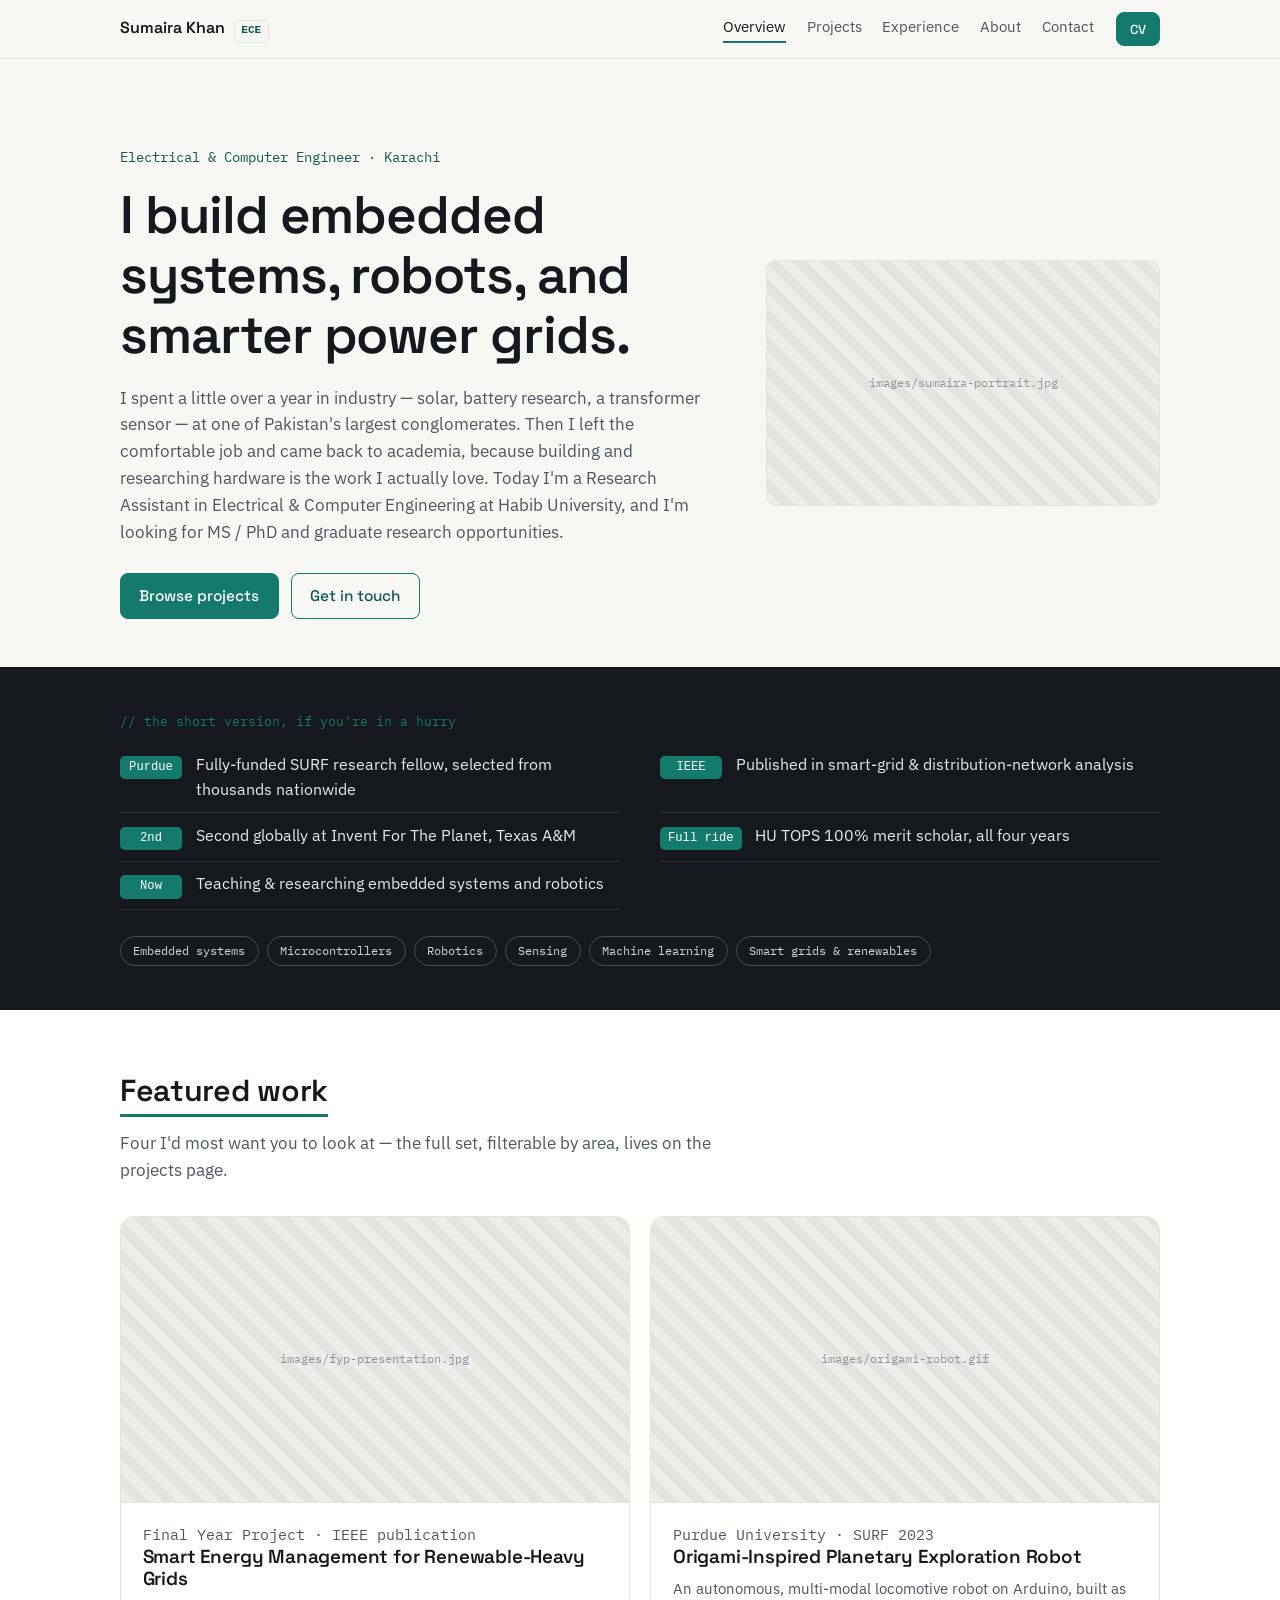
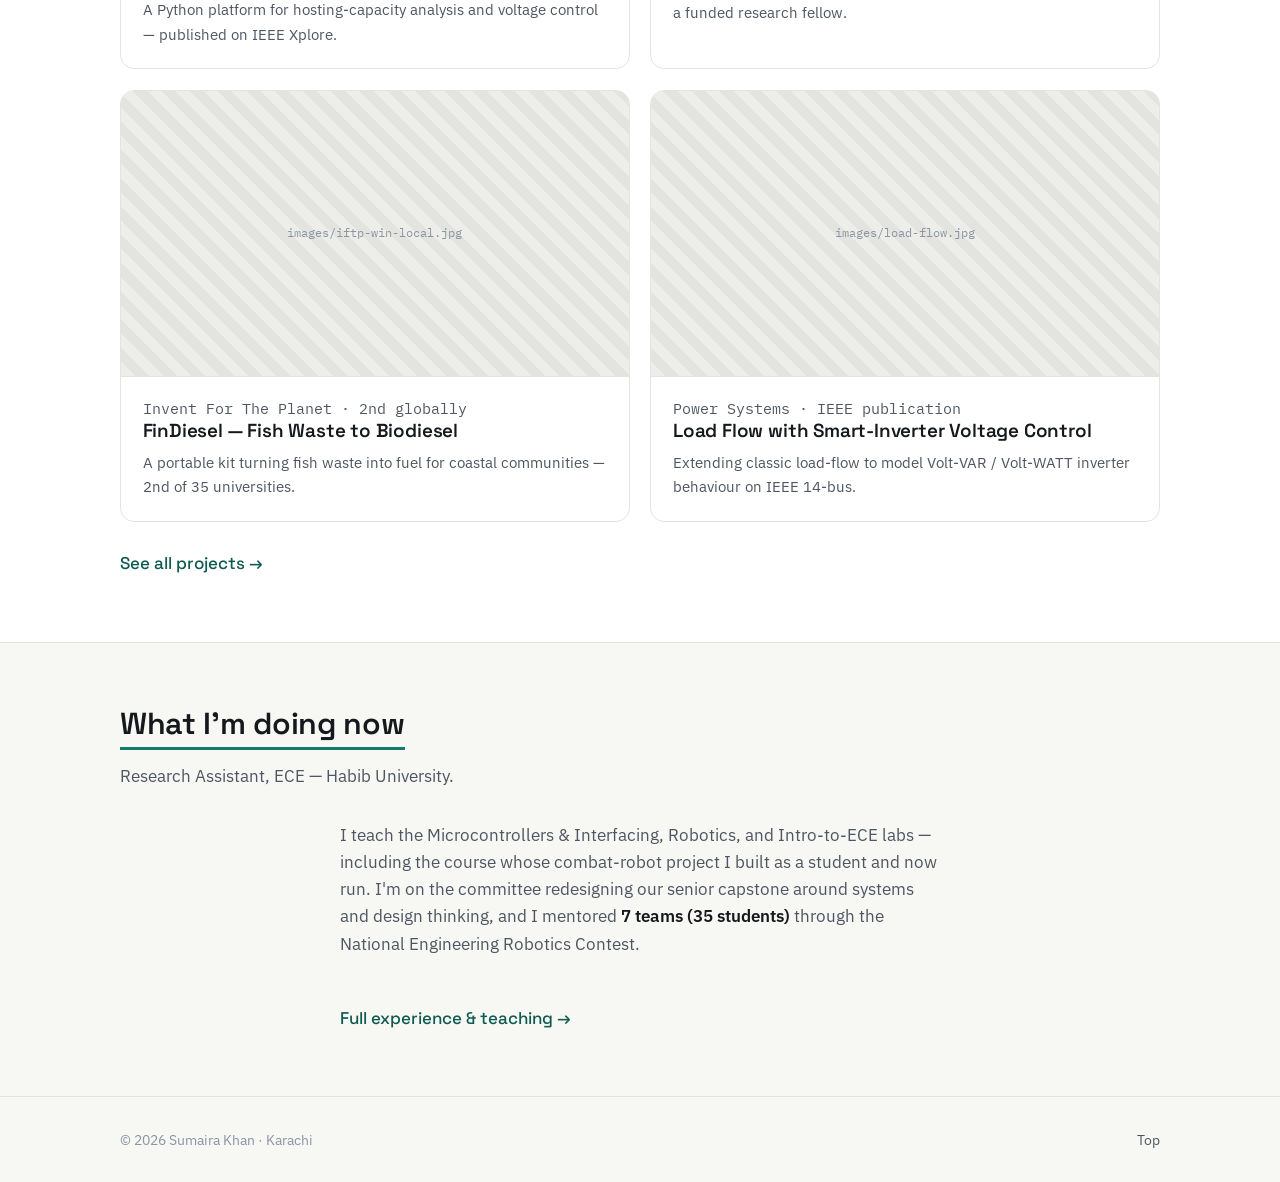
==== commit 0c41e68d: "Adding new html files Version 2 of the portfoilio" ====
--- a/index.html
+++ b/index.html
@@ -4,70 +4,61 @@
 <meta charset="UTF-8">
 <meta name="viewport" content="width=device-width, initial-scale=1.0">
 <title>Sumaira Khan — Embedded Systems &amp; Robotics</title>
-<meta name="description" content="Sumaira Khan — Electrical &amp; Computer Engineer working in embedded systems, robotics, sensing, and smart energy. Research Assistant at Habib University, seeking MS/PhD opportunities.">
-
+<meta name="description" content="Sumaira Khan — Electrical &amp; Computer Engineer in embedded systems, robotics, sensing, and smart energy. Research Assistant at Habib University.">
 <link rel="preconnect" href="https://fonts.googleapis.com">
 <link rel="preconnect" href="https://fonts.gstatic.com" crossorigin>
 <link href="https://fonts.googleapis.com/css2?family=Space+Grotesk:wght@400;500;600;700&family=IBM+Plex+Sans:ital,wght@0,400;0,500;0,600;1,400&family=IBM+Plex+Mono:wght@400;500&display=swap" rel="stylesheet">
-
 <link rel="stylesheet" href="styles.css">
 </head>
-<body>
+<body id="top">
 
-<!-- ============ NAV ============ -->
-<header class="nav" id="top">
-  <div class="wrap nav__inner">
-    <a href="#top" class="nav__name">Sumaira Khan</a>
-    <nav class="nav__links" aria-label="Primary">
-      <a href="#about">About</a>
-      <a href="#now">Now</a>
-      <a href="#experience">Experience</a>
-      <a href="#projects">Projects</a>
-      <a href="#beyond">Beyond</a>
-      <a href="#contact">Contact</a>
+<header class="top">
+  <div class="wrap top__inner">
+    <a href="index.html" class="brand">Sumaira Khan <span class="brand__tag">ECE</span></a>
+    <nav class="top__nav" aria-label="Primary">
+      <a href="index.html" class="is-current">Overview</a>
+      <a href="projects.html">Projects</a>
+      <a href="experience.html">Experience</a>
+      <a href="about.html">About</a>
+      <a href="contact.html">Contact</a>
     </nav>
     <a href="cv.pdf" class="btn btn--sm" download>CV</a>
-    <button class="nav__toggle" aria-label="Toggle menu" aria-expanded="false">
-      <span></span><span></span><span></span>
-    </button>
+    <button class="top__toggle" aria-label="Menu" aria-expanded="false"><span></span><span></span><span></span></button>
   </div>
 </header>
 
 <main>
 
-<!-- ============ HERO ============ -->
 <section class="hero">
   <div class="wrap hero__grid">
     <div class="hero__body">
-      <p class="hero__kicker">Electrical &amp; Computer Engineer</p>
-      <h1 class="hero__title">I build embedded systems,<br>robots, and smarter power&nbsp;grids.</h1>
+      <p class="hero__kicker">Electrical &amp; Computer Engineer · Karachi</p>
+      <h1 class="hero__title">I build embedded systems, robots, and smarter power&nbsp;grids.</h1>
       <p class="hero__lead">
-        I spent a little over a year in industry — solar, battery research, a
-        transformer sensor — at one of Pakistan's largest conglomerates. Then I
-        left the comfortable job and came back to academia, because building and
-        researching hardware is the work I actually love. Today I'm a Research
-        Assistant in Electrical &amp; Computer Engineering at Habib University,
-        teaching microcontrollers and robotics, and looking for MS / PhD and
-        graduate research opportunities.
+        I spent a little over a year in industry — solar, battery research, a transformer
+        sensor — at one of Pakistan's largest conglomerates. Then I left the comfortable
+        job and came back to academia, because building and researching hardware is the
+        work I actually love. Today I'm a Research Assistant in Electrical &amp; Computer
+        Engineering at Habib University, and I'm looking for MS / PhD and graduate research
+        opportunities.
       </p>
       <div class="hero__cta">
-        <a href="#projects" class="btn">See my work</a>
-        <a href="#contact" class="btn btn--ghost">Get in touch</a>
+        <a href="projects.html" class="btn">Browse projects</a>
+        <a href="contact.html" class="btn btn--ghost">Get in touch</a>
       </div>
     </div>
     <figure class="hero__portrait media">
       <div class="media__frame media__frame--portrait">
-        <img src="images/sumaira-portrait.jpg" alt="Sumaira Khan" loading="eager" onerror="this.classList.add('is-missing')">
+        <img src="images/sumaira-portrait.jpg" alt="Sumaira Khan" onerror="this.classList.add('is-missing')">
         <span class="media__ph">images/sumaira-portrait.jpg</span>
       </div>
     </figure>
   </div>
 </section>
 
-<!-- ============ GIST STRIP (for the professor in a hurry) ============ -->
-<section class="gist" aria-label="Highlights at a glance">
+<section class="gist" aria-label="Highlights">
   <div class="wrap">
-    <p class="gist__intro">The short version, if you're in a hurry:</p>
+    <p class="gist__intro">// the short version, if you're in a hurry</p>
     <ul class="gist__list">
       <li><span class="gist__mark">Purdue</span> Fully-funded SURF research fellow, selected from thousands nationwide</li>
       <li><span class="gist__mark">IEEE</span> Published in smart-grid &amp; distribution-network analysis</li>
@@ -76,572 +67,90 @@
       <li><span class="gist__mark">Now</span> Teaching &amp; researching embedded systems and robotics</li>
     </ul>
     <ul class="focus">
-      <li>Embedded systems</li>
-      <li>Microcontrollers</li>
-      <li>Robotics</li>
-      <li>Sensing</li>
-      <li>Machine learning</li>
-      <li>Smart grids &amp; renewables</li>
+      <li>Embedded systems</li><li>Microcontrollers</li><li>Robotics</li>
+      <li>Sensing</li><li>Machine learning</li><li>Smart grids &amp; renewables</li>
     </ul>
   </div>
 </section>
 
-<!-- ============ ABOUT ============ -->
-<section class="section" id="about">
+<section class="section section--alt">
   <div class="wrap section__head">
-    <h2 class="section__title">About</h2>
+    <h2 class="section__title">Featured work</h2>
+    <p class="section__sub">Four I'd most want you to look at — the full set, filterable by area, lives on the projects page.</p>
+  </div>
+  <div class="wrap tiles">
+
+    <a class="tile" href="projects.html">
+      <figure class="media"><div class="media__frame media__frame--cover">
+        <img src="images/fyp-presentation.jpg" alt="" onerror="this.classList.add('is-missing')">
+        <span class="media__ph">images/fyp-presentation.jpg</span>
+      </div></figure>
+      <div class="tile__body">
+        <p class="tile__tag">Final Year Project · IEEE publication</p>
+        <h3>Smart Energy Management for Renewable-Heavy Grids</h3>
+        <p>A Python platform for hosting-capacity analysis and voltage control — published on IEEE Xplore.</p>
+      </div>
+    </a>
+
+    <a class="tile" href="projects.html">
+      <figure class="media"><div class="media__frame media__frame--cover">
+        <img src="images/origami-robot.gif" alt="" onerror="this.classList.add('is-missing')">
+        <span class="media__ph">images/origami-robot.gif</span>
+      </div></figure>
+      <div class="tile__body">
+        <p class="tile__tag">Purdue University · SURF 2023</p>
+        <h3>Origami-Inspired Planetary Exploration Robot</h3>
+        <p>An autonomous, multi-modal locomotive robot on Arduino, built as a funded research fellow.</p>
+      </div>
+    </a>
+
+    <a class="tile" href="projects.html">
+      <figure class="media"><div class="media__frame media__frame--cover">
+        <img src="images/iftp-win-local.jpg" alt="" onerror="this.classList.add('is-missing')">
+        <span class="media__ph">images/iftp-win-local.jpg</span>
+      </div></figure>
+      <div class="tile__body">
+        <p class="tile__tag">Invent For The Planet · 2nd globally</p>
+        <h3>FinDiesel — Fish Waste to Biodiesel</h3>
+        <p>A portable kit turning fish waste into fuel for coastal communities — 2nd of 35 universities.</p>
+      </div>
+    </a>
+
+    <a class="tile" href="projects.html">
+      <figure class="media"><div class="media__frame media__frame--cover">
+        <img src="images/load-flow.jpg" alt="" onerror="this.classList.add('is-missing')">
+        <span class="media__ph">images/load-flow.jpg</span>
+      </div></figure>
+      <div class="tile__body">
+        <p class="tile__tag">Power Systems · IEEE publication</p>
+        <h3>Load Flow with Smart-Inverter Voltage Control</h3>
+        <p>Extending classic load-flow to model Volt-VAR / Volt-WATT inverter behaviour on IEEE 14-bus.</p>
+      </div>
+    </a>
+
+  </div>
+  <div class="wrap"><a class="more-link" href="projects.html">See all projects →</a></div>
+</section>
+
+<section class="section">
+  <div class="wrap section__head">
+    <h2 class="section__title">What I'm doing now</h2>
+    <p class="section__sub">Research Assistant, ECE — Habib University.</p>
   </div>
   <div class="wrap prose">
     <p>
-      I'm an electrical and computer engineer from Karachi. I started university
-      at 17 on a full-tuition merit scholarship at
-      <a href="https://habib.edu.pk" target="_blank" rel="noopener">Habib University</a>,
-      studied electrical engineering, and kept gravitating toward the parts of the
-      field where software meets real hardware — microcontrollers, sensors,
-      control systems, and robots that have to work in the messy physical world.
+      I teach the Microcontrollers &amp; Interfacing, Robotics, and Intro-to-ECE labs — including
+      the course whose combat-robot project I built as a student and now run. I'm on the committee
+      redesigning our senior capstone around systems and design thinking, and I mentored
+      <strong>7 teams (35 students)</strong> through the National Engineering Robotics Contest.
     </p>
-    <p>
-      Along the way I spent a summer as a fully-funded research fellow at
-      <strong>Purdue University</strong>, built a self-balancing robot and a
-      vision-guided robotic arm, published my final-year work in IEEE, and took a
-      fish-waste-to-biodiesel idea to a global second-place finish at Texas A&amp;M.
-      After graduating I moved into industry at House of Habib — battery-chemistry
-      research, a locally-designed transformer oil-level sensor, and a megawatt-scale
-      solar installation among other projects.
-    </p>
-    <p>
-      It paid well and it was interesting. But I missed the hands-on research and
-      teaching, so I came back to Habib University as a Research Assistant. Now I
-      teach the microcontroller and robotics labs, help mentor competition teams,
-      and I'm working toward graduate research in embedded and cyber-physical
-      systems. If you're looking for someone who is genuinely excited to build,
-      break, and understand hardware — that's the whole reason I'm here.
-    </p>
-  </div>
-</section>
-
-<!-- ============ NOW ============ -->
-<section class="section section--alt" id="now">
-  <div class="wrap section__head">
-    <h2 class="section__title">What I'm doing now</h2>
-    <p class="section__sub">Research Assistant, Electrical &amp; Computer Engineering — Habib University</p>
-  </div>
-
-  <div class="wrap now__grid">
-
-    <article class="now__card">
-      <h3>Teaching microcontrollers &amp; interfacing</h3>
-      <p>
-        I run the Microcontrollers &amp; Interfacing lab
-        (<span class="mono">EE/CE 376L&nbsp;/&nbsp;332L</span>) — the same course whose
-        combat-robot project is still one of my favourites to teach. I help write and
-        maintain the lab manual students work from.
-      </p>
-      <div class="now__media">
-        <figure class="media">
-          <div class="media__frame media__frame--wide">
-            <img src="images/mci-lab.jpg" alt="Microcontrollers and Interfacing lab, current iteration" loading="lazy" onerror="this.classList.add('is-missing')">
-            <span class="media__ph">images/mci-lab.jpg</span>
-          </div>
-        </figure>
-        <p class="now__note"><a href="images/mci-manual.pdf" target="_blank" rel="noopener">Lab manual I help maintain (PDF)</a></p>
-      </div>
-    </article>
-
-    <article class="now__card">
-      <h3>Teaching robotics</h3>
-      <p>
-        I also teach the Introduction to Robotics lab
-        (<span class="mono">EE/CE 366L</span>) — kinematics, sensing, and control on
-        real robots that students program and drive.
-      </p>
-      <div class="now__media">
-        <figure class="media">
-          <div class="media__frame media__frame--wide">
-            <img src="images/robotics-lab.gif" alt="Robotics lab in action" loading="lazy" onerror="this.classList.add('is-missing')">
-            <span class="media__ph">images/robotics-lab.gif</span>
-          </div>
-        </figure>
-      </div>
-    </article>
-
-    <article class="now__card">
-      <h3>Coming full circle in Intro to ECE</h3>
-      <p>
-        I co-teach Introduction to ECE (<span class="mono">EE/CE 100L</span>) alongside
-        the same professor who taught <em>me</em> this course back in 2020 — now on the
-        other side of the bench.
-      </p>
-    </article>
-
-    <article class="now__card">
-      <h3>Redesigning the senior capstone</h3>
-      <p>
-        I'm on the committee overhauling how our senior capstone is run and graded —
-        bringing systems thinking and design thinking into the framework, informed by
-        our partnership with Harvey Mudd College. I'm helping lead the initiative with
-        a professor who ran HU's Takhleeq innovation office.
-      </p>
-    </article>
-
-    <article class="now__card">
-      <h3>Mentoring robotics teams for NERC</h3>
-      <p>
-        I coached and mentored <strong>7 teams (35 students)</strong> through the
-        National Engineering Robotics Contest — design reviews, debugging, and getting
-        hardware competition-ready under deadline.
-      </p>
-      <div class="now__media now__media--pair">
-        <figure class="media">
-          <div class="media__frame media__frame--wide">
-            <img src="images/nerc-1.jpg" alt="NERC robotics competition" loading="lazy" onerror="this.classList.add('is-missing')">
-            <span class="media__ph">images/nerc-1.jpg</span>
-          </div>
-        </figure>
-        <figure class="media">
-          <div class="media__frame media__frame--wide">
-            <img src="images/nerc-2.jpg" alt="NERC robotics competition" loading="lazy" onerror="this.classList.add('is-missing')">
-            <span class="media__ph">images/nerc-2.jpg</span>
-          </div>
-        </figure>
-      </div>
-    </article>
-
-    <article class="now__card">
-      <h3>Internship committee</h3>
-      <p>
-        I work with the internship committee to review and verify that students'
-        placements meet program requirements.
-      </p>
-    </article>
-
-  </div>
-</section>
-
-<!-- ============ EXPERIENCE ============ -->
-<section class="section" id="experience">
-  <div class="wrap section__head">
-    <h2 class="section__title">Experience</h2>
-    <p class="section__sub">From industry R&amp;D back to research and teaching.</p>
-  </div>
-
-  <div class="wrap timeline">
-
-    <div class="tl">
-      <div class="tl__when mono">2026 — now</div>
-      <div class="tl__what">
-        <h3>Research Assistant — Habib University</h3>
-        <p class="tl__where">Electrical &amp; Computer Engineering · Karachi</p>
-        <ul>
-          <li>Teaching the Microcontrollers &amp; Interfacing, Robotics, and Intro to ECE labs.</li>
-          <li>Redesigning the senior capstone evaluation framework and stage-gate milestones.</li>
-          <li>Mentored 7 teams (35 students) for the National Engineering Robotics Contest.</li>
-        </ul>
-      </div>
-    </div>
-
-    <div class="tl">
-      <div class="tl__when mono">2024 — 2026</div>
-      <div class="tl__what">
-        <h3>Assistant Manager, R&amp;D / Special Projects — House of Habib</h3>
-        <p class="tl__where">Karachi</p>
-        <ul>
-          <li>Researched LFP, NCA, and NMC battery chemistries for EV and grid-scale storage against IEC/IEEE and UL standards.</li>
-          <li>Developed a locally-designed transformer oil-level sensor with an integrated health-monitoring unit — reducing reliance on imported components.</li>
-          <li>Led a ~1&nbsp;MW solar installation: vendor coordination, site selection, feasibility, and integration.</li>
-          <li>Assessed ~90%-efficient PCB stator motors for the local pump market (with ECM, USA), hands-on testing across 20+ pumps.</li>
-        </ul>
-      </div>
-    </div>
-
-    <div class="tl">
-      <div class="tl__when mono">2024</div>
-      <div class="tl__what">
-        <h3>Instrumentation &amp; Control Intern — Engro Powergen Thar</h3>
-        <p class="tl__where">2×330&nbsp;MW coal power plant · Tharparkar</p>
-        <ul>
-          <li>Studied flow meters, pressure and temperature transmitters, and their role in plant safety.</li>
-          <li>Observed the plant's Distributed Control System (DCS) and PLCs in operation.</li>
-        </ul>
-      </div>
-    </div>
-
-    <div class="tl">
-      <div class="tl__when mono">2023</div>
-      <div class="tl__what">
-        <h3>Summer Undergraduate Research Fellow — Purdue University</h3>
-        <p class="tl__where">West Lafayette, Indiana, USA · Fully funded (USEFP / SURF)</p>
-        <ul>
-          <li>Built an origami-inspired, multi-modal planetary-exploration robot controlled by Arduino.</li>
-          <li>Presented the work as a poster at the SURF research symposium.</li>
-        </ul>
-      </div>
-    </div>
-
-    <div class="tl">
-      <div class="tl__when mono">2023</div>
-      <div class="tl__what">
-        <h3>Outcome-Based Education Teaching Assistant — Habib University</h3>
-        <p class="tl__where">ECE department</p>
-        <ul>
-          <li>Built OBE assessment reports across ECE courses, analysing student-performance and course-outcome data with faculty.</li>
-        </ul>
-      </div>
-    </div>
-
-  </div>
-
-  <div class="wrap lead-block">
-    <h3 class="lead-block__title">Leadership &amp; service</h3>
-    <ul class="lead">
-      <li><strong>IEEE Habib University</strong> — Treasurer, then General Secretary (2022–2024). Ran the student branch and organised technical and grad-school events.</li>
-      <li><strong>Women in Science &amp; Engineering (WiSE)</strong> — General Secretary. Organised talks and events for women in ECE.</li>
-      <li><strong>Learning Community Leader</strong> — Mentored the incoming ECE batch of 2025 through their first technical courses.</li>
-      <li><strong>Student Government</strong> — Academic Affairs Cabinet, iSciM representative.</li>
-    </ul>
-  </div>
-</section>
-
-<!-- ============ FEATURED PROJECTS ============ -->
-<section class="section section--alt" id="projects">
-  <div class="wrap section__head">
-    <h2 class="section__title">Featured work</h2>
-    <p class="section__sub">The four I'd most want you to look at.</p>
-  </div>
-
-  <div class="wrap feat">
-
-    <!-- FYP -->
-    <article class="feat__item">
-      <div class="feat__media">
-        <figure class="media">
-          <div class="media__frame media__frame--wide">
-            <img src="images/fyp-presentation.jpg" alt="Final year project presentation with teammates" loading="lazy" onerror="this.classList.add('is-missing')">
-            <span class="media__ph">images/fyp-presentation.jpg</span>
-          </div>
-        </figure>
-      </div>
-      <div class="feat__text">
-        <p class="feat__tag">Final Year Project · IEEE publication</p>
-        <h3>Smart Energy Management for Renewable-Heavy Grids</h3>
-        <p>
-          A Python-based platform that helps distribution-network operators absorb more
-          renewable energy. It handles real-time data, automated modelling, and
-          visualisation to support hosting-capacity analysis and voltage control, using
-          optimisation to keep losses low and voltage stable — validated against IEEE
-          standards.
-        </p>
-        <p>
-          The work became a conference paper on IEEE Xplore and two accepted posters at
-          the DSSE Undergraduate Research Symposium (DURS) 2024.
-        </p>
-        <p class="feat__links">
-          <a href="#" target="_blank" rel="noopener">IEEE Xplore paper →</a>
-          <a href="#" target="_blank" rel="noopener">Project video →</a>
-        </p>
-      </div>
-    </article>
-
-    <!-- Purdue robot -->
-    <article class="feat__item feat__item--rev">
-      <div class="feat__media">
-        <figure class="media">
-          <div class="media__frame media__frame--wide">
-            <img src="images/origami-robot.gif" alt="Origami-inspired planetary exploration robot in motion" loading="lazy" onerror="this.classList.add('is-missing')">
-            <span class="media__ph">images/origami-robot.gif</span>
-          </div>
-        </figure>
-      </div>
-      <div class="feat__text">
-        <p class="feat__tag">Purdue University · SURF 2023</p>
-        <h3>Origami-Inspired Planetary Exploration Robot</h3>
-        <p>
-          As a fully-funded summer research fellow at Purdue, I helped build an
-          autonomous, multi-modal locomotive robot for space exploration — an
-          origami-inspired structure that changes how it moves across terrain, driven by
-          an Arduino microcontroller. I presented the project as a poster at the SURF
-          symposium.
-        </p>
-        <p class="feat__links">
-          <a href="#" target="_blank" rel="noopener">Research paper →</a>
-          <a href="#" target="_blank" rel="noopener">SURF certificates →</a>
-        </p>
-        <div class="feat__extra">
-          <figure class="media">
-            <div class="media__frame media__frame--wide">
-              <img src="images/surf-poster.jpg" alt="Sumaira with the SURF poster" loading="lazy" onerror="this.classList.add('is-missing')">
-              <span class="media__ph">images/surf-poster.jpg</span>
-            </div>
-            <figcaption>Poster presentation at the SURF symposium</figcaption>
-          </figure>
-          <figure class="media">
-            <div class="media__frame media__frame--wide">
-              <img src="images/purdue-front.jpg" alt="Sumaira in front of Purdue University" loading="lazy" onerror="this.classList.add('is-missing')">
-              <span class="media__ph">images/purdue-front.jpg</span>
-            </div>
-            <figcaption>Purdue University, West Lafayette</figcaption>
-          </figure>
-        </div>
-      </div>
-    </article>
-
-    <!-- FinDiesel -->
-    <article class="feat__item">
-      <div class="feat__media">
-        <figure class="media">
-          <div class="media__frame media__frame--wide">
-            <img src="images/iftp-win-local.jpg" alt="Team winning the local round of Invent For The Planet" loading="lazy" onerror="this.classList.add('is-missing')">
-            <span class="media__ph">images/iftp-win-local.jpg</span>
-          </div>
-        </figure>
-      </div>
-      <div class="feat__text">
-        <p class="feat__tag">Invent For The Planet · 2nd place globally</p>
-        <h3>FinDiesel — Fish Waste to Biodiesel</h3>
-        <p>
-          A portable kit that turns fish waste into biodiesel, cutting fuel costs for
-          fishing boats in Pakistan and other developing economies — a step toward
-          energy self-sufficiency for coastal communities. We won the Habib University
-          round and placed <strong>2nd out of 35 universities worldwide</strong> in the
-          global finals hosted by Texas A&amp;M.
-        </p>
-        <div class="feat__extra">
-          <figure class="media">
-            <div class="media__frame media__frame--wide">
-              <img src="images/iftp-working.jpg" alt="Team working on FinDiesel" loading="lazy" onerror="this.classList.add('is-missing')">
-              <span class="media__ph">images/iftp-working.jpg</span>
-            </div>
-            <figcaption>Prototyping the kit</figcaption>
-          </figure>
-          <figure class="media">
-            <div class="media__frame media__frame--wide">
-              <img src="images/iftp-texas.jpg" alt="Team at Texas A&M finals" loading="lazy" onerror="this.classList.add('is-missing')">
-              <span class="media__ph">images/iftp-texas.jpg</span>
-            </div>
-            <figcaption>My team represented our project at Texas A&amp;M. I'd already applied for my exchange-program visa, and my advisors worried a second application might complicate it — so I celebrated the win with them remotely.</figcaption>
-          </figure>
-        </div>
-      </div>
-    </article>
-
-    <!-- Smart inverter load flow -->
-    <article class="feat__item feat__item--rev">
-      <div class="feat__media">
-        <figure class="media">
-          <div class="media__frame media__frame--wide">
-            <img src="images/load-flow.jpg" alt="Smart inverter load flow analysis" loading="lazy" onerror="this.classList.add('is-missing')">
-            <span class="media__ph">images/load-flow.jpg</span>
-          </div>
-        </figure>
-      </div>
-      <div class="feat__text">
-        <p class="feat__tag">Power Systems · IEEE publication</p>
-        <h3>Load Flow with Smart-Inverter Voltage Control</h3>
-        <p>
-          Traditional power-flow analysis ignores what modern smart inverters actually
-          do. I extended the classic load-flow algorithm on an IEEE 14-bus network to
-          model smart inverters running in Volt-VAR and Volt-WATT control modes —
-          adjusting the Jacobian and power injections so the analysis reflects how
-          renewable-driven grids really behave under fluctuation and disturbance.
-        </p>
-        <p class="feat__links">
-          <a href="#" target="_blank" rel="noopener">IEEE publication →</a>
-        </p>
-      </div>
-    </article>
-
-  </div>
-</section>
-
-<!-- ============ MORE PROJECTS ============ -->
-<section class="section" id="more">
-  <div class="wrap section__head">
-    <h2 class="section__title">Earlier &amp; for-fun builds</h2>
-    <p class="section__sub">Coursework, competitions, and things I made because I wanted to.</p>
-  </div>
-
-  <div class="wrap grid">
-
-    <article class="card">
-      <h3>Vision-Guided Robotic Pick &amp; Place</h3>
-      <p>An automation pipeline on a PhantomX arm with object detection and optimisation — a course I now help teach.</p>
-      <figure class="media card__media">
-        <div class="media__frame media__frame--wide">
-          <img src="images/arm-working.gif" alt="Robotic arm performing pick and place" loading="lazy" onerror="this.classList.add('is-missing')">
-          <span class="media__ph">images/arm-working.gif</span>
-        </div>
-      </figure>
-      <p class="card__links"><a href="#" target="_blank" rel="noopener">GitHub →</a></p>
-    </article>
-
-    <article class="card">
-      <h3>Bluetooth-Controlled Combat Robot</h3>
-      <p>A fighting robot with ultrasonic and IR sensing, 360° servos for attack/defense, and DC drive — all coded in the Arduino IDE. Built for the Microcontrollers course I now teach.</p>
-      <figure class="media card__media">
-        <div class="media__frame media__frame--wide">
-          <img src="images/mci-project.jpg" alt="Bluetooth combat robot" loading="lazy" onerror="this.classList.add('is-missing')">
-          <span class="media__ph">images/mci-project.jpg</span>
-        </div>
-      </figure>
-    </article>
-
-    <article class="card">
-      <h3>Two-Wheeled Self-Balancing Robot</h3>
-      <p>An inverted-pendulum robot tuned with PID control for real-time stability — my introduction to control theory in hardware, for Principles of Feedback Control.</p>
-      <figure class="media card__media">
-        <div class="media__frame media__frame--wide">
-          <img src="images/self-balancing.jpg" alt="Self-balancing robot report" loading="lazy" onerror="this.classList.add('is-missing')">
-          <span class="media__ph">images/self-balancing.jpg</span>
-        </div>
-      </figure>
-    </article>
-
-    <article class="card">
-      <h3>گنتی (Ginti) — Urdu Counting for Kids</h3>
-      <p>An FPGA + Verilog learning tool that teaches Urdu numerals to children, with learning and testing modes, a colourful display, and audio feedback. Built in Xilinx Vivado for Digital Logic &amp; Design.</p>
-    </article>
-
-    <article class="card">
-      <h3>Jumping Ring — Lenz &amp; Faraday</h3>
-      <p>A physics demo I built for fun in Advanced Physics Lab: a solenoid with a changing magnetic field launches a metal ring into the air — electromagnetic induction you can see.</p>
-    </article>
-
-    <article class="card">
-      <h3>Shooting Spaceship Game</h3>
-      <p>A modern take on the classic arcade shooter, written in C++ with the SDL2 library for my Object-Oriented Programming course.</p>
-    </article>
-
-    <article class="card">
-      <h3>Snake, From Scratch (2020)</h3>
-      <p>My first-year build during the online semester — a Snake game written by hand, no LLMs, just figuring it out. Sentimental, but where it started.</p>
-      <p class="card__links"><a href="#" target="_blank" rel="noopener">GitHub →</a></p>
-    </article>
-
-  </div>
-</section>
-
-<!-- ============ BEYOND ============ -->
-<section class="section section--alt" id="beyond">
-  <div class="wrap section__head">
-    <h2 class="section__title">Beyond the lab</h2>
-    <p class="section__sub">The things that shaped how I think about engineering.</p>
-  </div>
-
-  <div class="wrap beyond">
-
-    <article class="beyond__item">
-      <div class="beyond__text">
-        <h3>U.S.–Pakistan energy policy, in the room</h3>
-        <p>
-          As a member of the Pakistan-U.S. Alumni Network (PUAN), I was selected to
-          attend <em>Powering Progress: U.S.–Pakistan Synergy in Energy and Mineral
-          Resources</em> in Islamabad, alongside academics, policymakers, and industry
-          leaders. We discussed Pakistan's underused mineral and energy potential,
-          post-18th-Amendment governance, and how to make the grid robust enough for
-          large-scale renewable integration — the exact challenge I'd explored in my
-          capstone. I also visited NEECA to hear their plans for national EV-charging
-          infrastructure.
-        </p>
-      </div>
-      <div class="beyond__media beyond__media--pair">
-        <figure class="media">
-          <div class="media__frame media__frame--wide">
-            <img src="images/puan-1.jpg" alt="PUAN energy conference in Islamabad" loading="lazy" onerror="this.classList.add('is-missing')">
-            <span class="media__ph">images/puan-1.jpg</span>
-          </div>
-        </figure>
-        <figure class="media">
-          <div class="media__frame media__frame--wide">
-            <img src="images/puan-2.jpg" alt="PUAN energy conference in Islamabad" loading="lazy" onerror="this.classList.add('is-missing')">
-            <span class="media__ph">images/puan-2.jpg</span>
-          </div>
-        </figure>
-      </div>
-    </article>
-
-    <article class="beyond__item">
-      <div class="beyond__text">
-        <h3>Buraq Space Camp, at 16</h3>
-        <p>
-          I went to a government college to save money — and still got selected as one of
-          40 students, out of more than 5,000 nationwide, for the prestigious
-          <a href="https://www.buraqsociety.org/" target="_blank" rel="noopener">Buraq Space Camp</a>
-          in 2018: ten residential days in Islamabad packed with lectures, activities, and
-          meetings with professors. The highlight was meeting Dr. Pervez Hoodbhoy.
-        </p>
-        <p class="beyond__fun">
-          Fun fact: last year I helped build the Buraq Space Camp website — a small way to
-          give back to a program that helped shape me.
-        </p>
-      </div>
-      <div class="beyond__media beyond__media--trio">
-        <figure class="media">
-          <div class="media__frame media__frame--wide">
-            <img src="images/buraq-hoodbhoy.jpg" alt="Lecture with Dr. Hoodbhoy" loading="lazy" onerror="this.classList.add('is-missing')">
-            <span class="media__ph">images/buraq-hoodbhoy.jpg</span>
-          </div>
-          <figcaption>A lecture with Dr. Hoodbhoy</figcaption>
-        </figure>
-        <figure class="media">
-          <div class="media__frame media__frame--wide">
-            <img src="images/buraq-batch.jpg" alt="Buraq Space Camp batch photo" loading="lazy" onerror="this.classList.add('is-missing')">
-            <span class="media__ph">images/buraq-batch.jpg</span>
-          </div>
-          <figcaption>Our camp batch</figcaption>
-        </figure>
-        <figure class="media">
-          <div class="media__frame media__frame--wide">
-            <img src="images/buraq-kamra.jpg" alt="Sumaira at PAC Kamra" loading="lazy" onerror="this.classList.add('is-missing')">
-            <span class="media__ph">images/buraq-kamra.jpg</span>
-          </div>
-          <figcaption>That's me by the aircraft, at PAC Kamra! 🛩️</figcaption>
-        </figure>
-      </div>
-    </article>
-
-    <article class="beyond__item">
-      <div class="beyond__text">
-        <h3>Where the curiosity started</h3>
-        <p>
-          Before all of it, in school: selected for SUPARCO's Space Quiz during Space
-          Week, a model rocket-launching competition, and a national spelling bee. I've
-          been chasing this stuff for a long time.
-        </p>
-      </div>
-    </article>
-
-  </div>
-</section>
-
-<!-- ============ CONTACT ============ -->
-<section class="section" id="contact">
-  <div class="wrap section__head">
-    <h2 class="section__title">Get in touch</h2>
-  </div>
-  <div class="wrap contact">
-    <p class="contact__lead">
-      I'm looking for research, MS, and PhD opportunities in embedded and cyber-physical
-      systems, robotics, and smart-grid / renewable-energy integration — and I'm always
-      happy to talk with people working in these areas.
-    </p>
-    <ul class="contact__links">
-      <li><a href="mailto:sumaira.khan.26.2002@gmail.com">Email</a></li>
-      <li><a href="https://www.linkedin.com/in/sumaira-khanee" target="_blank" rel="noopener">LinkedIn</a></li>
-      <li><a href="https://github.com/YOURUSERNAME" target="_blank" rel="noopener">GitHub</a></li>
-      <li><a href="cv.pdf" download>Download CV</a></li>
-    </ul>
+    <a class="more-link" href="experience.html">Full experience &amp; teaching →</a>
   </div>
 </section>
 
 </main>
 
-<footer class="footer">
-  <div class="wrap footer__inner">
-    <span>© <span id="year"></span> Sumaira Khan</span>
-    <a href="#top">Back to top</a>
-  </div>
-</footer>
-
+<footer class="footer"><div class="wrap footer__inner"><span>© <span id="year"></span> Sumaira Khan · Karachi</span><a href="#top">Top</a></div></footer>
 <script src="script.js"></script>
 </body>
 </html>
--- a/styles.css
+++ b/styles.css
@@ -1,31 +1,46 @@
 /* ============================================================
-   Sumaira Khan — portfolio
-   Type:  Space Grotesk (display) · IBM Plex Sans (body) · IBM Plex Mono (data)
-   Color: cool paper + near-black ink + one signal-blue accent
+   Sumaira Khan — portfolio (multi-page)
+   Identity: "instrumentation" — technical, precise, readable.
+   Type: Space Grotesk (display) · IBM Plex Sans (body) · IBM Plex Mono (data)
+   Distinct from a terminal-console clone: light-first, teal signal,
+   datasheet-style metadata rows, tag-filtered work.
    ============================================================ */
 
 :root{
-  --paper:   #F5F6F8;
+  --paper:   #F7F7F4;
   --surface: #FFFFFF;
-  --ink:     #17191F;
-  --ink-2:   #545C6B;
-  --ink-3:   #8A93A3;
-  --line:    #E4E7EC;
-  --line-2:  #EDEFF3;
-  --accent:  #2540E0;
-  --accent-ink: #1B2FA8;
-  --accent-soft:#EAEDFD;
+  --ink:     #15181C;
+  --ink-2:   #4E5661;
+  --ink-3:   #8B95A1;
+  --line:    #E3E4DF;
+  --line-2:  #EDEEE9;
+  --accent:  #157A6E;   /* signal teal */
+  --accent-ink:#0F5A51;
+  --accent-soft:#E4F1EE;
 
   --font-display:'Space Grotesk', system-ui, sans-serif;
   --font-body:'IBM Plex Sans', system-ui, sans-serif;
   --font-mono:'IBM Plex Mono', ui-monospace, monospace;
 
-  --wrap: 1080px;
-  --gap: clamp(2.5rem, 6vw, 5rem);
+  --wrap:1120px;
+}
+
+@media (prefers-color-scheme: dark){
+  :root{
+    --paper:#0E1114;
+    --surface:#161A1F;
+    --ink:#EDEFF1;
+    --ink-2:#A7B0BA;
+    --ink-3:#6B7580;
+    --line:#262C33;
+    --line-2:#1F242A;
+    --accent:#3FBDA9;
+    --accent-ink:#69D3C2;
+    --accent-soft:#14312D;
+  }
 }
 
 *{ box-sizing:border-box; }
-
 html{ scroll-behavior:smooth; }
 @media (prefers-reduced-motion: reduce){
   html{ scroll-behavior:auto; }
@@ -37,325 +52,209 @@
   background:var(--paper);
   color:var(--ink);
   font-family:var(--font-body);
-  font-size:17px;
-  line-height:1.65;
+  font-size:17px; line-height:1.6;
   -webkit-font-smoothing:antialiased;
   text-rendering:optimizeLegibility;
 }
 
-.wrap{
-  width:100%;
-  max-width:var(--wrap);
-  margin-inline:auto;
-  padding-inline:clamp(1.25rem, 5vw, 2.5rem);
-}
+.wrap{ width:100%; max-width:var(--wrap); margin-inline:auto; padding-inline:clamp(1.25rem,5vw,2.5rem); }
 
 a{ color:var(--accent-ink); text-decoration:none; }
 a:hover{ text-decoration:underline; text-underline-offset:3px; }
 
-h1,h2,h3{ font-family:var(--font-display); font-weight:600; line-height:1.15; letter-spacing:-0.01em; }
-.mono{ font-family:var(--font-mono); font-size:0.9em; letter-spacing:-0.01em; }
+h1,h2,h3,h4{ font-family:var(--font-display); font-weight:600; line-height:1.14; letter-spacing:-0.01em; }
+.mono{ font-family:var(--font-mono); font-size:0.86em; letter-spacing:-0.01em; }
+
+:focus-visible{ outline:2px solid var(--accent); outline-offset:2px; border-radius:3px; }
 
 /* ---- buttons ---- */
 .btn{
-  display:inline-block;
-  font-family:var(--font-display);
-  font-weight:500;
-  font-size:0.98rem;
-  padding:0.62rem 1.2rem;
-  border-radius:7px;
-  background:var(--accent);
-  color:#fff;
-  border:1px solid var(--accent);
+  display:inline-block; font-family:var(--font-display); font-weight:500; font-size:0.96rem;
+  padding:0.6rem 1.15rem; border-radius:8px;
+  background:var(--accent); color:#fff; border:1px solid var(--accent);
   transition:background .15s ease;
 }
 .btn:hover{ background:var(--accent-ink); text-decoration:none; }
 .btn--ghost{ background:transparent; color:var(--accent-ink); }
 .btn--ghost:hover{ background:var(--accent-soft); }
-.btn--sm{ padding:0.4rem 0.85rem; font-size:0.85rem; }
-
-/* ============ NAV ============ */
-.nav{
+.btn--sm{ padding:0.36rem 0.8rem; font-size:0.82rem; }
+
+/* ============ HEADER ============ */
+.top{
   position:sticky; top:0; z-index:50;
-  background:rgba(245,246,248,.85);
+  background:color-mix(in srgb, var(--paper) 88%, transparent);
   backdrop-filter:saturate(140%) blur(8px);
   border-bottom:1px solid var(--line);
 }
-.nav__inner{ display:flex; align-items:center; gap:1.5rem; height:60px; }
-.nav__name{ font-family:var(--font-display); font-weight:600; color:var(--ink); font-size:1.02rem; }
-.nav__name:hover{ text-decoration:none; }
-.nav__links{ display:flex; gap:1.35rem; margin-left:auto; }
-.nav__links a{ color:var(--ink-2); font-size:0.94rem; }
-.nav__links a:hover{ color:var(--ink); text-decoration:none; }
-.nav .btn--sm{ margin-left:0; }
-.nav__toggle{ display:none; flex-direction:column; gap:4px; background:none; border:0; cursor:pointer; padding:6px; }
-.nav__toggle span{ width:22px; height:2px; background:var(--ink); border-radius:2px; }
-
-/* ============ HERO ============ */
-.hero{ padding:clamp(3.5rem,8vw,6rem) 0 clamp(2.5rem,5vw,3.5rem); }
-.hero__grid{ display:grid; grid-template-columns:1fr; gap:2.5rem; }
-@media(min-width:820px){
-  .hero__grid{ grid-template-columns:1.55fr 1fr; align-items:center; gap:3.5rem; }
-}
-.hero__kicker{
-  font-family:var(--font-mono);
-  color:var(--accent-ink);
-  font-size:0.85rem;
-  margin:0 0 1rem;
-}
-.hero__title{
-  font-size:clamp(2.1rem, 5.4vw, 3.4rem);
-  margin:0 0 1.3rem;
-  letter-spacing:-0.02em;
-}
-.hero__lead{
-  color:var(--ink-2);
-  max-width:60ch;
-  margin:0 0 1.8rem;
-  font-size:1.05rem;
-}
-.hero__cta{ display:flex; gap:0.8rem; flex-wrap:wrap; }
+.top__inner{ display:flex; align-items:center; gap:1.4rem; height:58px; }
+.brand{ display:flex; align-items:baseline; gap:0.55rem; font-family:var(--font-display); font-weight:600; color:var(--ink); font-size:1rem; }
+.brand:hover{ text-decoration:none; }
+.brand__tag{ font-family:var(--font-mono); font-size:0.7rem; color:var(--accent-ink); border:1px solid var(--line); border-radius:5px; padding:0.1rem 0.4rem; }
+.top__nav{ display:flex; gap:1.3rem; margin-left:auto; }
+.top__nav a{ color:var(--ink-2); font-size:0.93rem; }
+.top__nav a:hover{ color:var(--ink); text-decoration:none; }
+.top__nav a.is-current{ color:var(--ink); border-bottom:2px solid var(--accent); padding-bottom:2px; }
+.top__toggle{ display:none; flex-direction:column; gap:4px; background:none; border:0; cursor:pointer; padding:6px; margin-left:auto; }
+.top__toggle span{ width:22px; height:2px; background:var(--ink); border-radius:2px; }
+
+/* ============ PAGE HEAD ============ */
+.pagehead{ padding:clamp(2.5rem,6vw,4rem) 0 clamp(1.5rem,3vw,2.5rem); border-bottom:1px solid var(--line); }
+.pagehead__eyebrow{ font-family:var(--font-mono); font-size:0.8rem; color:var(--accent-ink); margin:0 0 0.8rem; }
+.pagehead h1{ font-size:clamp(1.8rem,4.5vw,2.8rem); margin:0 0 0.8rem; }
+.pagehead p{ color:var(--ink-2); max-width:64ch; margin:0; font-size:1.05rem; }
+
+/* ============ HERO (overview) ============ */
+.hero{ padding:clamp(3rem,7vw,5.5rem) 0 clamp(2rem,4vw,3rem); }
+.hero__grid{ display:grid; grid-template-columns:1fr; gap:2.5rem; align-items:center; }
+@media(min-width:860px){ .hero__grid{ grid-template-columns:1.5fr 1fr; gap:3.5rem; } }
+.hero__kicker{ font-family:var(--font-mono); color:var(--accent-ink); font-size:0.85rem; margin:0 0 1rem; }
+.hero__title{ font-size:clamp(2.1rem,5.2vw,3.3rem); margin:0 0 1.2rem; letter-spacing:-0.02em; }
+.hero__lead{ color:var(--ink-2); max-width:58ch; margin:0 0 1.7rem; font-size:1.05rem; }
+.hero__cta{ display:flex; gap:0.75rem; flex-wrap:wrap; }
 .hero__portrait{ margin:0; }
-.media__frame--portrait{ aspect-ratio:4/5; border-radius:12px; }
+.media__frame--portrait{ aspect-ratio:4/5; }
 
 /* ============ GIST STRIP ============ */
-.gist{
-  background:var(--ink);
-  color:#fff;
-  padding:clamp(2rem,4vw,2.75rem) 0;
-}
-.gist__intro{
-  font-family:var(--font-mono);
-  font-size:0.85rem;
-  color:#aeb6ff;
-  margin:0 0 1.25rem;
-}
-.gist__list{
-  list-style:none; margin:0 0 1.75rem; padding:0;
-  display:grid; gap:0.7rem;
-}
-@media(min-width:720px){
-  .gist__list{ grid-template-columns:1fr 1fr; column-gap:2.5rem; }
-}
-.gist__list li{
-  display:flex; gap:0.85rem; align-items:baseline;
-  font-size:1rem; color:#E7E9F5;
-  padding-bottom:0.7rem;
-  border-bottom:1px solid rgba(255,255,255,.1);
-}
-.gist__mark{
-  font-family:var(--font-display);
-  font-weight:600;
-  color:#fff;
-  background:var(--accent);
-  padding:0.12rem 0.55rem;
-  border-radius:5px;
-  font-size:0.82rem;
-  white-space:nowrap;
-  flex-shrink:0;
-  min-width:66px;
-  text-align:center;
-}
-.focus{
-  list-style:none; margin:0; padding:0;
-  display:flex; flex-wrap:wrap; gap:0.5rem;
-}
-.focus li{
-  font-family:var(--font-mono);
-  font-size:0.8rem;
-  color:#cfd4ee;
-  border:1px solid rgba(255,255,255,.22);
-  border-radius:20px;
-  padding:0.28rem 0.8rem;
-}
-
-/* ============ SECTIONS ============ */
-.section{ padding:var(--gap) 0; border-bottom:1px solid var(--line); }
+.gist{ background:var(--ink); color:#fff; padding:clamp(2rem,4vw,2.75rem) 0; }
+@media (prefers-color-scheme: dark){ .gist{ background:#05070A; } }
+.gist__intro{ font-family:var(--font-mono); font-size:0.82rem; color:var(--accent); margin:0 0 1.25rem; }
+.gist__list{ list-style:none; margin:0 0 1.6rem; padding:0; display:grid; gap:0.6rem; }
+@media(min-width:720px){ .gist__list{ grid-template-columns:1fr 1fr; column-gap:2.5rem; } }
+.gist__list li{ display:flex; gap:0.85rem; align-items:baseline; font-size:0.98rem; color:#E7E9EA; padding-bottom:0.65rem; border-bottom:1px solid rgba(255,255,255,.1); }
+.gist__mark{ font-family:var(--font-mono); font-weight:500; color:#fff; background:var(--accent); padding:0.12rem 0.5rem; border-radius:5px; font-size:0.76rem; white-space:nowrap; flex-shrink:0; min-width:62px; text-align:center; }
+.focus{ list-style:none; margin:0; padding:0; display:flex; flex-wrap:wrap; gap:0.5rem; }
+.focus li{ font-family:var(--font-mono); font-size:0.78rem; color:#cfd6d4; border:1px solid rgba(255,255,255,.22); border-radius:20px; padding:0.26rem 0.78rem; }
+
+/* ============ SECTION ============ */
+.section{ padding:clamp(2.5rem,5vw,4rem) 0; border-bottom:1px solid var(--line); }
 .section--alt{ background:var(--surface); }
-.section__head{ margin-bottom:2.5rem; }
-.section__title{
-  font-size:clamp(1.5rem,3.2vw,2rem);
-  margin:0;
-  display:inline-block;
-  padding-bottom:0.4rem;
-  border-bottom:3px solid var(--accent);
-}
-.section__sub{ color:var(--ink-2); margin:0.9rem 0 0; max-width:60ch; }
-
-/* ---- prose (About) ---- */
+.section__head{ margin-bottom:2rem; }
+.section__title{ font-size:clamp(1.4rem,3vw,1.9rem); margin:0; display:inline-block; padding-bottom:0.35rem; border-bottom:3px solid var(--accent); }
+.section__sub{ color:var(--ink-2); margin:0.8rem 0 0; max-width:60ch; }
+.more-link{ display:inline-block; margin-top:1.8rem; font-family:var(--font-display); font-weight:500; }
+
+/* ============ FEATURED TILES (overview) ============ */
+.tiles{ display:grid; gap:1.3rem; grid-template-columns:1fr; }
+@media(min-width:640px){ .tiles{ grid-template-columns:1fr 1fr; } }
+.tile{ display:block; border:1px solid var(--line); border-radius:14px; overflow:hidden; background:var(--surface); color:inherit; transition:border-color .15s ease, transform .15s ease; }
+.tile:hover{ text-decoration:none; border-color:var(--accent); }
+.tile__body{ padding:1.2rem 1.35rem 1.4rem; }
+.tile__tag{ font-family:var(--font-mono); font-size:0.76rem; color:var(--accent-ink); margin:0 0 0.4rem; }
+.tile__body h3{ font-size:1.18rem; margin:0 0 0.5rem; }
+.tile__body p{ color:var(--ink-2); font-size:0.95rem; margin:0; }
+
+/* ============ PROSE ============ */
 .prose{ max-width:68ch; }
-.prose p{ margin:0 0 1.15rem; }
+.prose p{ margin:0 0 1.15rem; color:var(--ink-2); }
 .prose strong{ color:var(--ink); font-weight:600; }
-
-/* ============ NOW ============ */
-.now__grid{ display:grid; gap:1.4rem; grid-template-columns:1fr; }
+.prose a{ font-weight:500; }
+
+/* ============ NOW GRID ============ */
+.now__grid{ display:grid; gap:1.3rem; grid-template-columns:1fr; }
 @media(min-width:680px){ .now__grid{ grid-template-columns:1fr 1fr; } }
-.now__card{
-  background:var(--paper);
-  border:1px solid var(--line);
-  border-radius:12px;
-  padding:1.5rem 1.6rem;
-}
-.section--alt .now__card{ background:var(--paper); }
-.now__card h3{ font-size:1.14rem; margin:0 0 0.6rem; }
-.now__card p{ color:var(--ink-2); margin:0; font-size:0.98rem; }
-.now__media{ margin-top:1.1rem; }
+.now__card{ background:var(--surface); border:1px solid var(--line); border-radius:12px; padding:1.4rem 1.5rem; }
+.now__card h3{ font-size:1.1rem; margin:0 0 0.55rem; }
+.now__card p{ color:var(--ink-2); margin:0; font-size:0.96rem; }
+.now__media{ margin-top:1rem; }
 .now__media--pair{ display:grid; grid-template-columns:1fr 1fr; gap:0.7rem; }
 .now__note{ margin-top:0.6rem !important; font-size:0.9rem; }
 
 /* ============ TIMELINE ============ */
-.timeline{ display:grid; gap:0; }
-.tl{
-  display:grid; grid-template-columns:1fr; gap:0.4rem;
-  padding:1.6rem 0;
-  border-top:1px solid var(--line);
-}
+.timeline{ display:grid; }
+.tl{ display:grid; grid-template-columns:1fr; gap:0.35rem; padding:1.5rem 0; border-top:1px solid var(--line); }
 .tl:first-child{ border-top:0; padding-top:0; }
-@media(min-width:720px){
-  .tl{ grid-template-columns:150px 1fr; gap:2rem; }
-}
-.tl__when{ color:var(--accent-ink); font-size:0.9rem; padding-top:0.35rem; }
-.tl__what h3{ font-size:1.16rem; margin:0 0 0.2rem; }
-.tl__where{ color:var(--ink-3); font-size:0.9rem; margin:0 0 0.7rem; }
-.tl__what ul{ margin:0; padding-left:1.15rem; color:var(--ink-2); }
-.tl__what li{ margin-bottom:0.35rem; }
+@media(min-width:720px){ .tl{ grid-template-columns:150px 1fr; gap:2rem; } }
+.tl__when{ color:var(--accent-ink); font-size:0.88rem; padding-top:0.3rem; }
+.tl__what h3{ font-size:1.14rem; margin:0 0 0.15rem; }
+.tl__where{ color:var(--ink-3); font-size:0.9rem; margin:0 0 0.65rem; }
+.tl__what ul{ margin:0; padding-left:1.1rem; color:var(--ink-2); }
+.tl__what li{ margin-bottom:0.3rem; }
 
 .lead-block{ margin-top:2.5rem; padding-top:2rem; border-top:1px solid var(--line); }
-.lead-block__title{ font-size:1.2rem; margin:0 0 1rem; }
-.lead{ margin:0; padding-left:1.15rem; color:var(--ink-2); }
-.lead li{ margin-bottom:0.6rem; }
+.lead-block h3{ font-size:1.2rem; margin:0 0 1rem; }
+.lead{ margin:0; padding-left:1.1rem; color:var(--ink-2); }
+.lead li{ margin-bottom:0.55rem; }
 .lead strong{ color:var(--ink); font-weight:600; }
 
-/* ============ FEATURED ============ */
-.feat{ display:grid; gap:3.5rem; }
-.feat__item{ display:grid; grid-template-columns:1fr; gap:1.5rem; }
-@media(min-width:820px){
-  .feat__item{ grid-template-columns:1fr 1.15fr; gap:2.5rem; align-items:start; }
-  .feat__item--rev .feat__media{ order:2; }
-}
-.feat__tag{
-  font-family:var(--font-mono);
-  font-size:0.8rem;
-  color:var(--accent-ink);
-  margin:0 0 0.5rem;
-}
-.feat__text h3{ font-size:1.4rem; margin:0 0 0.8rem; }
-.feat__text p{ color:var(--ink-2); margin:0 0 0.9rem; }
-.feat__links{ display:flex; flex-wrap:wrap; gap:1.2rem; font-family:var(--font-display); font-weight:500; }
-.feat__extra{ display:grid; grid-template-columns:1fr 1fr; gap:0.9rem; margin-top:1.2rem; }
-
-/* ============ MORE PROJECTS GRID ============ */
-.grid{ display:grid; gap:1.3rem; grid-template-columns:1fr; }
-@media(min-width:600px){ .grid{ grid-template-columns:1fr 1fr; } }
-@media(min-width:940px){ .grid{ grid-template-columns:1fr 1fr 1fr; } }
-.card{
-  background:var(--surface);
-  border:1px solid var(--line);
-  border-radius:12px;
-  padding:1.4rem 1.5rem;
-  display:flex; flex-direction:column;
-}
-.card h3{ font-size:1.1rem; margin:0 0 0.6rem; }
-.card p{ color:var(--ink-2); font-size:0.95rem; margin:0 0 0.9rem; }
-.card__media{ margin-top:auto; }
-.card__links{ margin-top:0.9rem !important; font-family:var(--font-display); font-weight:500; font-size:0.95rem; }
+/* ============ PROJECTS FILTER + LIST ============ */
+.filterbar{ display:flex; flex-wrap:wrap; gap:0.5rem; align-items:center; margin-bottom:0.5rem; }
+.chip{
+  font-family:var(--font-mono); font-size:0.8rem;
+  border:1px solid var(--line); background:var(--surface); color:var(--ink-2);
+  border-radius:20px; padding:0.34rem 0.85rem; cursor:pointer;
+  transition:border-color .12s ease, color .12s ease, background .12s ease;
+}
+.chip:hover{ border-color:var(--accent); color:var(--ink); }
+.chip.is-active{ background:var(--accent); border-color:var(--accent); color:#fff; }
+.filter-count{ font-family:var(--font-mono); font-size:0.8rem; color:var(--ink-3); margin:0.6rem 0 1.6rem; }
+
+.proj{ display:grid; gap:1.3rem; grid-template-columns:1fr; }
+@media(min-width:720px){ .proj{ grid-template-columns:1fr 1fr; } }
+.pcard{
+  display:flex; flex-direction:column; border:1px solid var(--line); border-radius:14px;
+  overflow:hidden; background:var(--surface);
+  transition:border-color .15s ease;
+}
+.pcard:hover{ border-color:var(--accent); }
+.pcard.is-hidden{ display:none; }
+.pcard__body{ padding:1.2rem 1.4rem 1.4rem; display:flex; flex-direction:column; flex:1; }
+.pcard__meta{ font-family:var(--font-mono); font-size:0.76rem; color:var(--ink-3); margin:0 0 0.5rem; display:flex; flex-wrap:wrap; gap:0.4rem 0.8rem; }
+.pcard__meta .hl{ color:var(--accent-ink); }
+.pcard h3{ font-size:1.16rem; margin:0 0 0.55rem; }
+.pcard__body p{ color:var(--ink-2); font-size:0.95rem; margin:0 0 0.9rem; }
+.pcard__tags{ display:flex; flex-wrap:wrap; gap:0.35rem; margin-top:auto; }
+.pcard__tags span{ font-family:var(--font-mono); font-size:0.72rem; color:var(--ink-3); border:1px solid var(--line); border-radius:5px; padding:0.1rem 0.45rem; }
+.pcard__links{ margin-top:0.9rem; display:flex; flex-wrap:wrap; gap:1rem; font-family:var(--font-display); font-weight:500; font-size:0.93rem; }
+.empty-note{ color:var(--ink-3); font-family:var(--font-mono); font-size:0.85rem; padding:2rem 0; }
 
 /* ============ BEYOND ============ */
-.beyond{ display:grid; gap:3rem; }
-.beyond__item{ display:grid; grid-template-columns:1fr; gap:1.5rem; }
-@media(min-width:820px){
-  .beyond__item{ grid-template-columns:1fr 1.1fr; gap:2.5rem; align-items:start; }
-}
-.beyond__text h3{ font-size:1.3rem; margin:0 0 0.8rem; }
-.beyond__text p{ color:var(--ink-2); margin:0 0 0.9rem; }
-.beyond__fun{
-  font-size:0.95rem;
-  border-left:3px solid var(--accent);
-  padding-left:1rem;
-  color:var(--ink-2);
-}
-.beyond__media--pair{ display:grid; grid-template-columns:1fr 1fr; gap:0.8rem; }
-.beyond__media--trio{ display:grid; grid-template-columns:1fr 1fr; gap:0.8rem; }
+.beyond{ display:grid; gap:2.75rem; }
+.beyond__item{ display:grid; grid-template-columns:1fr; gap:1.4rem; }
+@media(min-width:820px){ .beyond__item{ grid-template-columns:1fr 1.1fr; gap:2.5rem; align-items:start; } }
+.beyond__text h3{ font-size:1.25rem; margin:0 0 0.7rem; }
+.beyond__text p{ color:var(--ink-2); margin:0 0 0.85rem; }
+.beyond__fun{ font-size:0.94rem; border-left:3px solid var(--accent); padding-left:1rem; }
+.beyond__media--pair{ display:grid; grid-template-columns:1fr 1fr; gap:0.75rem; }
+.beyond__media--trio{ display:grid; grid-template-columns:1fr 1fr; gap:0.75rem; }
 @media(min-width:520px){ .beyond__media--trio{ grid-template-columns:1fr 1fr 1fr; } }
 
 /* ============ CONTACT ============ */
 .contact__lead{ max-width:62ch; color:var(--ink-2); margin:0 0 1.6rem; font-size:1.05rem; }
-.contact__links{
-  list-style:none; margin:0; padding:0;
-  display:flex; flex-wrap:wrap; gap:0.8rem;
-}
-.contact__links a{
-  display:inline-block;
-  font-family:var(--font-display);
-  font-weight:500;
-  border:1px solid var(--line);
-  background:var(--surface);
-  border-radius:8px;
-  padding:0.6rem 1.15rem;
-  color:var(--ink);
-}
+.contact__links{ list-style:none; margin:0; padding:0; display:flex; flex-wrap:wrap; gap:0.75rem; }
+.contact__links a{ display:inline-block; font-family:var(--font-display); font-weight:500; border:1px solid var(--line); background:var(--surface); border-radius:8px; padding:0.6rem 1.1rem; color:var(--ink); }
 .contact__links a:hover{ border-color:var(--accent); color:var(--accent-ink); text-decoration:none; }
 
 /* ============ FOOTER ============ */
-.footer{ padding:2rem 0; color:var(--ink-3); font-size:0.9rem; }
-.footer__inner{ display:flex; justify-content:space-between; align-items:center; gap:1rem; }
+.footer{ padding:2rem 0; color:var(--ink-3); font-size:0.88rem; }
+.footer__inner{ display:flex; justify-content:space-between; align-items:center; gap:1rem; flex-wrap:wrap; }
 .footer a{ color:var(--ink-2); }
 
-/* ============ MEDIA / IMAGE PLACEHOLDERS ============ */
+/* ============ MEDIA / PLACEHOLDERS ============ */
 .media{ margin:0; }
 .media__frame{
-  position:relative;
-  overflow:hidden;
-  border-radius:10px;
-  border:1px solid var(--line);
-  background:
-    repeating-linear-gradient(45deg, #EEF0F4 0 10px, #E9EBF0 10px 20px);
+  position:relative; overflow:hidden; border-radius:10px; border:1px solid var(--line);
+  background:repeating-linear-gradient(45deg, var(--line-2) 0 10px, var(--line) 10px 20px);
   aspect-ratio:16/10;
 }
 .media__frame--wide{ aspect-ratio:16/10; }
-.media__frame img{
-  position:absolute; inset:0;
-  width:100%; height:100%;
-  object-fit:cover;
-  display:block;
-  background:var(--surface);
-}
+.media__frame--cover{ aspect-ratio:16/9; border-radius:0; border:0; border-bottom:1px solid var(--line); }
+.media__frame img{ position:absolute; inset:0; width:100%; height:100%; object-fit:cover; display:block; background:var(--surface); }
 .media__frame img.is-missing{ display:none; }
-.media__ph{
-  position:absolute; inset:0;
-  display:flex; align-items:center; justify-content:center;
-  font-family:var(--font-mono);
-  font-size:0.72rem;
-  color:var(--ink-3);
-  padding:0.5rem;
-  text-align:center;
-  pointer-events:none;
-}
-figcaption{
-  color:var(--ink-3);
-  font-size:0.82rem;
-  line-height:1.45;
-  margin-top:0.5rem;
-}
+.media__ph{ position:absolute; inset:0; display:flex; align-items:center; justify-content:center; font-family:var(--font-mono); font-size:0.72rem; color:var(--ink-3); padding:0.5rem; text-align:center; pointer-events:none; }
+figcaption{ color:var(--ink-3); font-size:0.82rem; line-height:1.45; margin-top:0.5rem; }
 
 /* ============ MOBILE NAV ============ */
 @media(max-width:760px){
-  .nav__toggle{ display:flex; margin-left:auto; }
-  .nav .btn--sm{ display:none; }
-  .nav__links{
-    position:absolute; top:60px; left:0; right:0;
-    flex-direction:column; gap:0;
-    background:var(--surface);
-    border-bottom:1px solid var(--line);
-    padding:0.5rem 0;
-    display:none;
-    margin-left:0;
+  .top__toggle{ display:flex; }
+  .top .btn--sm{ display:none; }
+  .top__nav{
+    position:absolute; top:58px; left:0; right:0; flex-direction:column; gap:0;
+    background:var(--surface); border-bottom:1px solid var(--line); padding:0.5rem 0; display:none; margin-left:0;
   }
-  .nav__links.is-open{ display:flex; }
-  .nav__links a{ padding:0.8rem clamp(1.25rem,5vw,2.5rem); border-top:1px solid var(--line-2); }
-}
-
+  .top__nav.is-open{ display:flex; }
+  .top__nav a{ padding:0.8rem clamp(1.25rem,5vw,2.5rem); border-top:1px solid var(--line-2); }
+  .top__nav a.is-current{ border-bottom:0; }
+}
 @media(max-width:520px){
-  .now__media--pair,
-  .feat__extra{ grid-template-columns:1fr; }
-}
+  .now__media--pair, .beyond__media--pair{ grid-template-columns:1fr; }
+}
